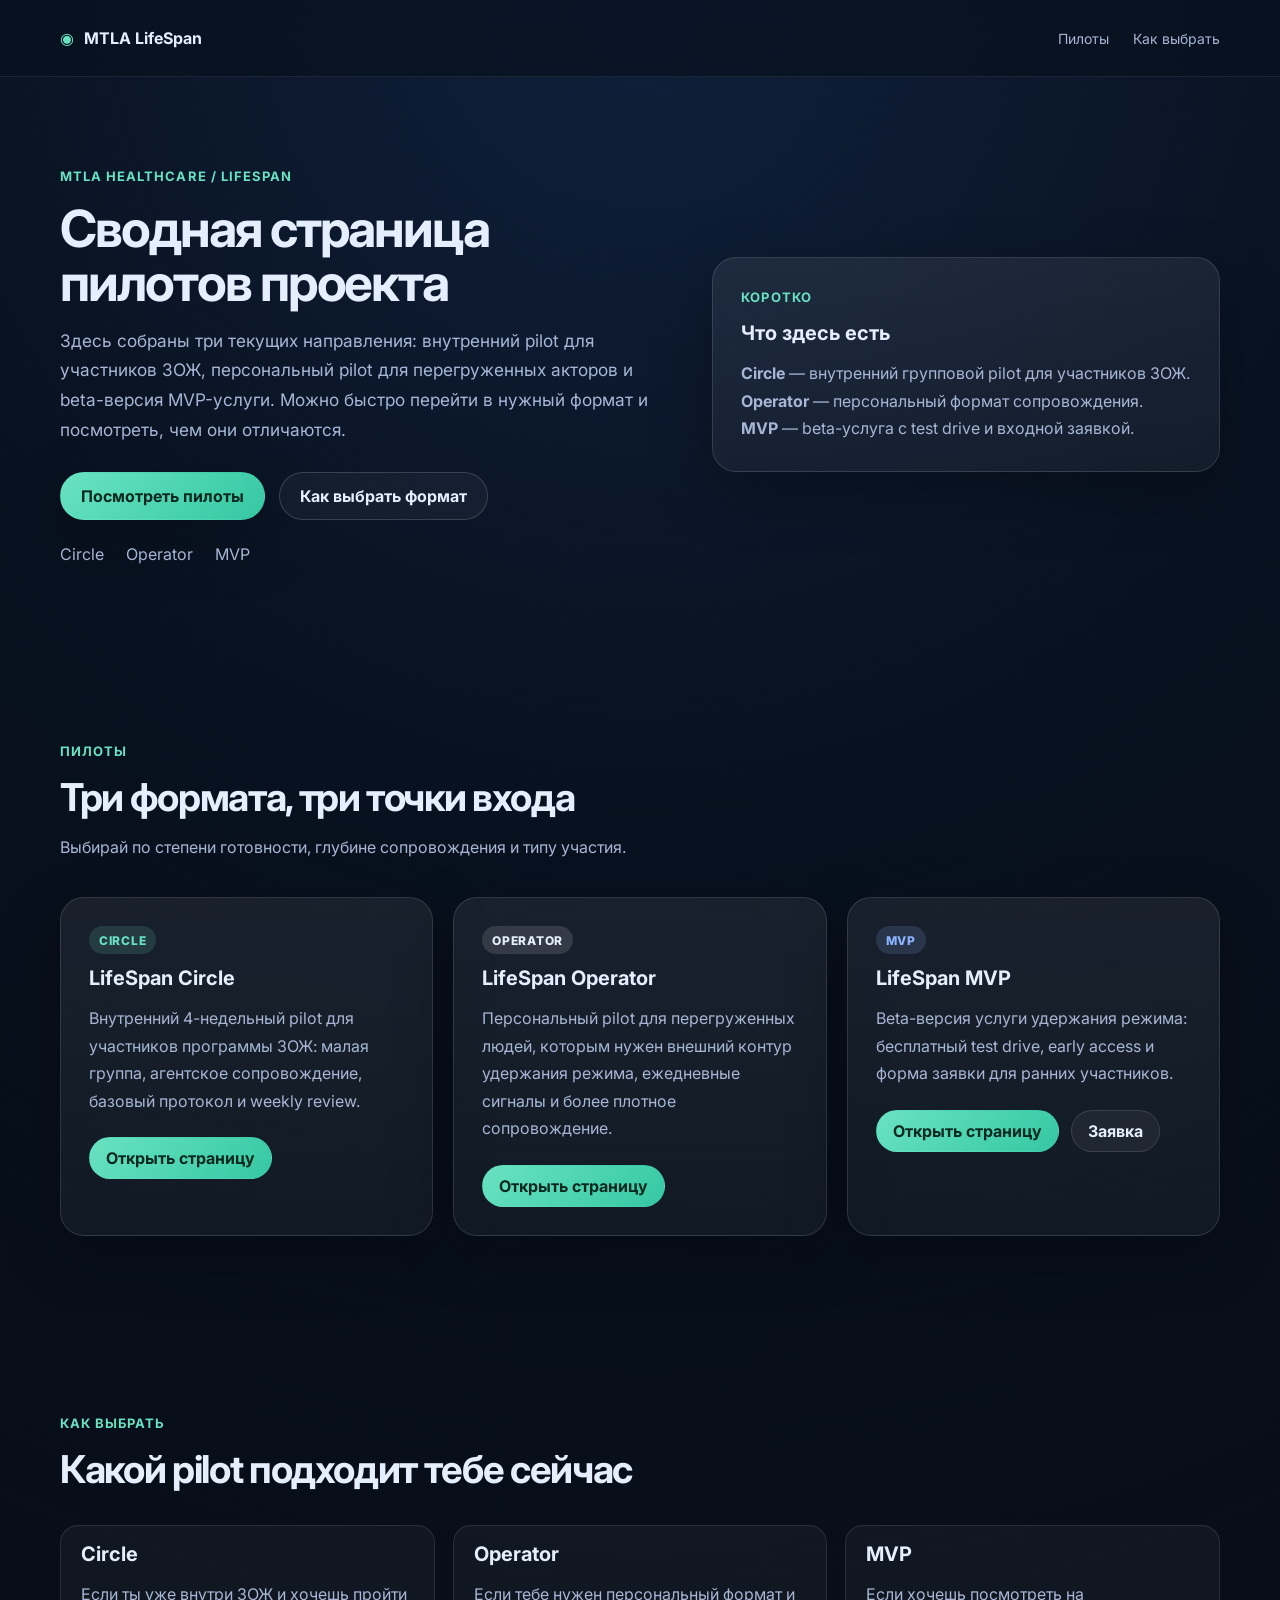
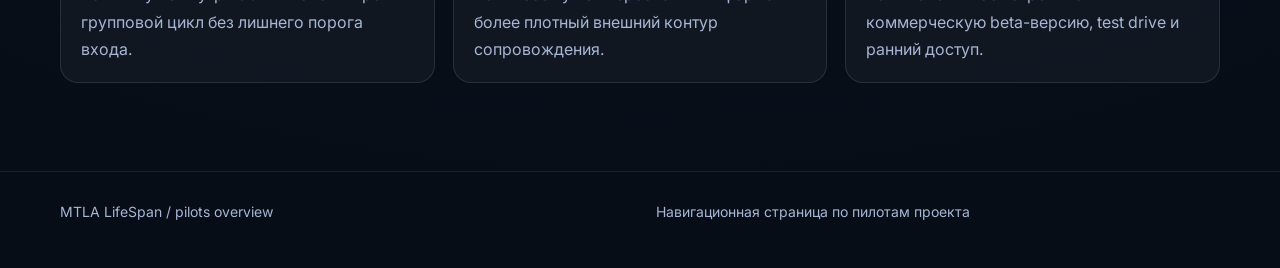
==== lifespan/index.html @ b66ca2c7 "Add pilots overview page for LifeSpan project" ====
<!doctype html>
<html lang="ru">
<head>
  <meta charset="utf-8" />
  <meta name="viewport" content="width=device-width, initial-scale=1" />
  <title>MTLA LifeSpan — пилоты проекта</title>
  <meta name="description" content="Сводная страница пилотов MTLA LifeSpan: Circle, MVP и Operator." />
  <meta name="theme-color" content="#0f172a" />
  <link rel="preconnect" href="https://fonts.googleapis.com">
  <link rel="preconnect" href="https://fonts.gstatic.com" crossorigin>
  <link href="https://fonts.googleapis.com/css2?family=Inter:wght@400;500;600;700;800&display=swap" rel="stylesheet">
  <style>
    :root {
      --bg: #08111f;
      --bg-alt: #0d1728;
      --surface: rgba(255,255,255,0.07);
      --line: rgba(255,255,255,0.12);
      --text: #e5eefc;
      --muted: #a6b6d4;
      --primary: #69e2c2;
      --secondary: #8cb4ff;
      --shadow: 0 20px 60px rgba(0,0,0,0.28);
      --radius: 24px;
      --container: 1160px;
    }
    * { box-sizing: border-box; }
    html { scroll-behavior: smooth; }
    body {
      margin: 0;
      font-family: Inter, system-ui, -apple-system, BlinkMacSystemFont, "Segoe UI", sans-serif;
      background: radial-gradient(circle at top, #10203b 0%, var(--bg) 40%, #070d16 100%);
      color: var(--text);
    }
    a { color: inherit; text-decoration: none; }
    .container { width: min(calc(100% - 32px), var(--container)); margin: 0 auto; }
    .site-header {
      position: sticky; top: 0; z-index: 20;
      backdrop-filter: blur(14px);
      background: rgba(8,17,31,0.72);
      border-bottom: 1px solid rgba(255,255,255,0.08);
    }
    .nav {
      min-height: 76px; display: flex; align-items: center; justify-content: space-between; gap: 20px;
    }
    .brand { display: inline-flex; align-items: center; gap: 10px; font-weight: 700; }
    .brand-mark { color: var(--primary); }
    .nav-links { display: flex; gap: 24px; color: var(--muted); font-size: 14px; }
    .nav-links a:hover { color: var(--text); }
    .section { padding: 88px 0; }
    .hero-grid, .footer-grid { display: grid; gap: 32px; }
    .hero-grid { grid-template-columns: 1.1fr 0.9fr; align-items: center; }
    .footer-grid { grid-template-columns: repeat(2, minmax(0, 1fr)); }
    .eyebrow {
      display: inline-flex; margin-bottom: 18px; color: var(--primary); font-size: 13px; font-weight: 700; letter-spacing: .08em; text-transform: uppercase;
    }
    h1,h2,h3 { margin: 0 0 16px; line-height: 1.05; }
    h1 { font-size: clamp(2.4rem, 4vw, 4.5rem); letter-spacing: -.04em; }
    h2 { font-size: clamp(2rem, 3vw, 3rem); letter-spacing: -.035em; }
    h3 { font-size: 1.25rem; }
    p { margin: 0; color: var(--muted); line-height: 1.72; }
    .hero-text { font-size: 1.08rem; max-width: 66ch; }
    .hero-actions { display:flex; flex-wrap:wrap; gap:14px; margin-top:28px; }
    .button {
      display:inline-flex; align-items:center; justify-content:center; min-height:48px; padding:0 20px; border-radius:999px; font-weight:700; transition:.2s ease; border:1px solid transparent;
    }
    .button:hover { transform: translateY(-1px); }
    .button-primary { background: linear-gradient(135deg, var(--primary), #35c8a2); color:#05281f; box-shadow: var(--shadow); }
    .button-secondary { border-color: rgba(255,255,255,0.16); background: rgba(255,255,255,0.04); color: var(--text); }
    .hero-points { display:flex; flex-wrap:wrap; gap:22px; margin:24px 0 0; padding:0; list-style:none; color:var(--muted); }
    .card {
      background: linear-gradient(180deg, rgba(255,255,255,0.07), rgba(255,255,255,0.045));
      border: 1px solid var(--line);
      border-radius: var(--radius);
      padding: 28px;
      box-shadow: var(--shadow);
    }
    .section-heading { max-width: 820px; margin-bottom: 36px; }
    .cards { display:grid; gap:20px; }
    .three-up { grid-template-columns: repeat(3, minmax(0, 1fr)); }
    .pilot-tag {
      display:inline-flex; align-items:center; min-height:28px; padding:0 10px; border-radius:999px; font-size:12px; font-weight:800; letter-spacing:.06em; text-transform:uppercase; margin-bottom:14px;
      background: rgba(105,226,194,0.14); color: var(--primary);
    }
    .pilot-tag.secondary { background: rgba(140,180,255,0.15); color: var(--secondary); }
    .pilot-tag.dark { background: rgba(255,255,255,0.12); color: var(--text); }
    .pilot-actions { display:flex; flex-wrap:wrap; gap:12px; margin-top:22px; }
    .mini-link {
      display:inline-flex; align-items:center; justify-content:center; min-height:42px; padding:0 16px; border-radius:999px; font-weight:700; background: rgba(255,255,255,0.05); border:1px solid rgba(255,255,255,0.12);
    }
    .mini-link.primary { background: linear-gradient(135deg, var(--primary), #35c8a2); color:#05281f; border-color: transparent; }
    .choice-grid { display:grid; gap:18px; grid-template-columns: repeat(3, minmax(0,1fr)); margin-top: 20px; }
    .choice-item { padding:18px 20px; border:1px solid rgba(255,255,255,0.1); border-radius:18px; background: rgba(255,255,255,0.04); }
    .site-footer { padding: 28px 0 44px; border-top: 1px solid rgba(255,255,255,0.08); }
    .site-footer p { font-size:14px; }
    @media (max-width: 960px) {
      .hero-grid, .footer-grid, .three-up, .choice-grid { grid-template-columns: 1fr; }
      .nav-links { display:none; }
      .nav { min-height: 68px; }
    }
    @media (max-width: 640px) {
      .section { padding: 72px 0; }
      .card { padding: 22px; }
      .button, .mini-link { width: 100%; }
      .hero-actions, .pilot-actions { gap: 12px; }
    }
  </style>
</head>
<body>
  <header class="site-header">
    <div class="container nav">
      <a class="brand" href="#top">
        <span class="brand-mark">◉</span>
        <span>MTLA LifeSpan</span>
      </a>
      <nav class="nav-links">
        <a href="#pilots">Пилоты</a>
        <a href="#choose">Как выбрать</a>
      </nav>
    </div>
  </header>

  <main id="top">
    <section class="section">
      <div class="container hero-grid">
        <div>
          <span class="eyebrow">MTLA Healthcare / LifeSpan</span>
          <h1>Сводная страница пилотов проекта</h1>
          <p class="hero-text">
            Здесь собраны три текущих направления: внутренний pilot для участников ЗОЖ,
            персональный pilot для перегруженных акторов и beta-версия MVP-услуги.
            Можно быстро перейти в нужный формат и посмотреть, чем они отличаются.
          </p>
          <div class="hero-actions">
            <a class="button button-primary" href="#pilots">Посмотреть пилоты</a>
            <a class="button button-secondary" href="#choose">Как выбрать формат</a>
          </div>
          <ul class="hero-points">
            <li>Circle</li>
            <li>Operator</li>
            <li>MVP</li>
          </ul>
        </div>
        <div class="card">
          <span class="eyebrow">Коротко</span>
          <h3>Что здесь есть</h3>
          <p>
            <strong>Circle</strong> — внутренний групповой pilot для участников ЗОЖ.<br>
            <strong>Operator</strong> — персональный формат сопровождения.<br>
            <strong>MVP</strong> — beta-услуга с test drive и входной заявкой.
          </p>
        </div>
      </div>
    </section>

    <section id="pilots" class="section">
      <div class="container">
        <div class="section-heading">
          <span class="eyebrow">Пилоты</span>
          <h2>Три формата, три точки входа</h2>
          <p>Выбирай по степени готовности, глубине сопровождения и типу участия.</p>
        </div>

        <div class="cards three-up">
          <article class="card">
            <span class="pilot-tag">Circle</span>
            <h3>LifeSpan Circle</h3>
            <p>
              Внутренний 4-недельный pilot для участников программы ЗОЖ: малая группа,
              агентское сопровождение, базовый протокол и weekly review.
            </p>
            <div class="pilot-actions">
              <a class="mini-link primary" href="./circle/">Открыть страницу</a>
            </div>
          </article>

          <article class="card">
            <span class="pilot-tag dark">Operator</span>
            <h3>LifeSpan Operator</h3>
            <p>
              Персональный pilot для перегруженных людей, которым нужен внешний контур удержания режима,
              ежедневные сигналы и более плотное сопровождение.
            </p>
            <div class="pilot-actions">
              <a class="mini-link primary" href="./operator/">Открыть страницу</a>
            </div>
          </article>

          <article class="card">
            <span class="pilot-tag secondary">MVP</span>
            <h3>LifeSpan MVP</h3>
            <p>
              Beta-версия услуги удержания режима: бесплатный test drive,
              early access и форма заявки для ранних участников.
            </p>
            <div class="pilot-actions">
              <a class="mini-link primary" href="./mvp/">Открыть страницу</a>
              <a class="mini-link" href="./mvp/apply.html">Заявка</a>
            </div>
          </article>
        </div>
      </div>
    </section>

    <section id="choose" class="section">
      <div class="container">
        <div class="section-heading">
          <span class="eyebrow">Как выбрать</span>
          <h2>Какой pilot подходит тебе сейчас</h2>
        </div>
        <div class="choice-grid">
          <div class="choice-item">
            <h3>Circle</h3>
            <p>Если ты уже внутри ЗОЖ и хочешь пройти групповой цикл без лишнего порога входа.</p>
          </div>
          <div class="choice-item">
            <h3>Operator</h3>
            <p>Если тебе нужен персональный формат и более плотный внешний контур сопровождения.</p>
          </div>
          <div class="choice-item">
            <h3>MVP</h3>
            <p>Если хочешь посмотреть на коммерческую beta-версию, test drive и ранний доступ.</p>
          </div>
        </div>
      </div>
    </section>
  </main>

  <footer class="site-footer">
    <div class="container footer-grid">
      <p>MTLA LifeSpan / pilots overview</p>
      <p>Навигационная страница по пилотам проекта</p>
    </div>
  </footer>
</body>
</html>
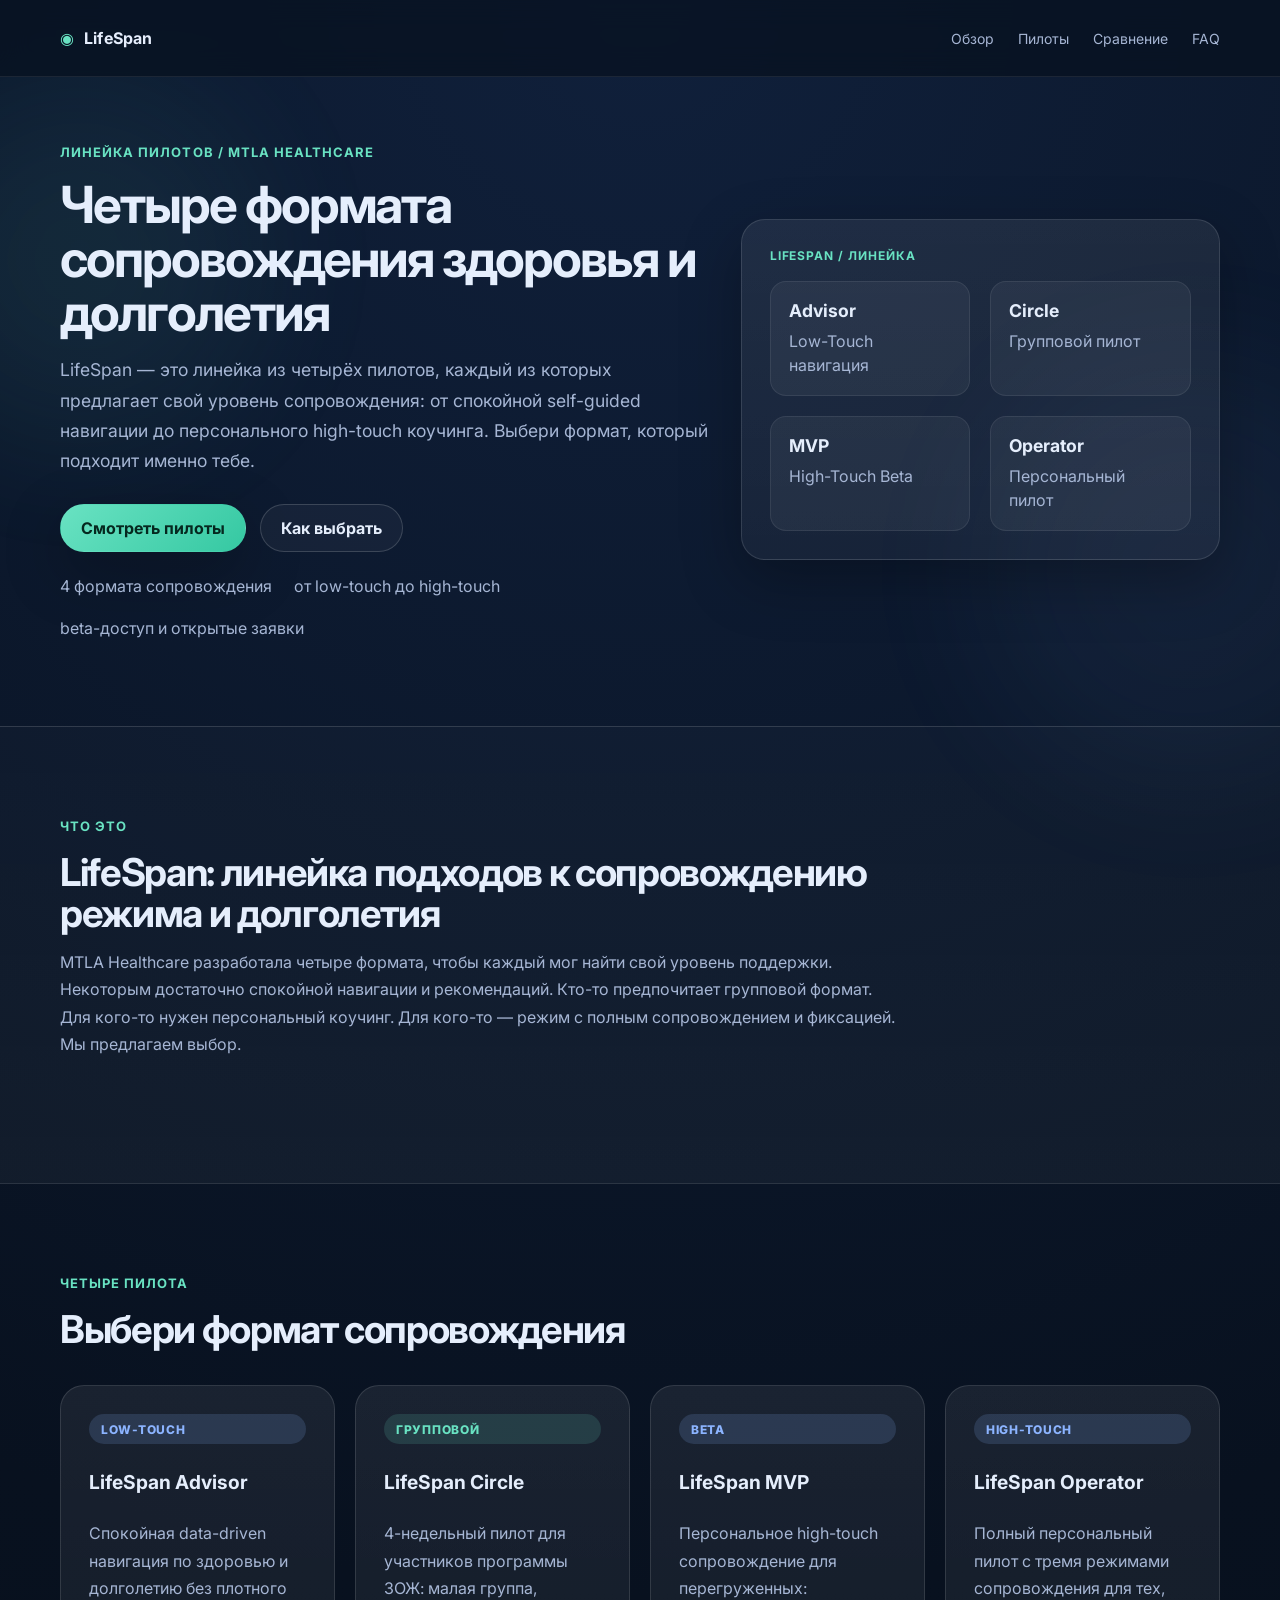
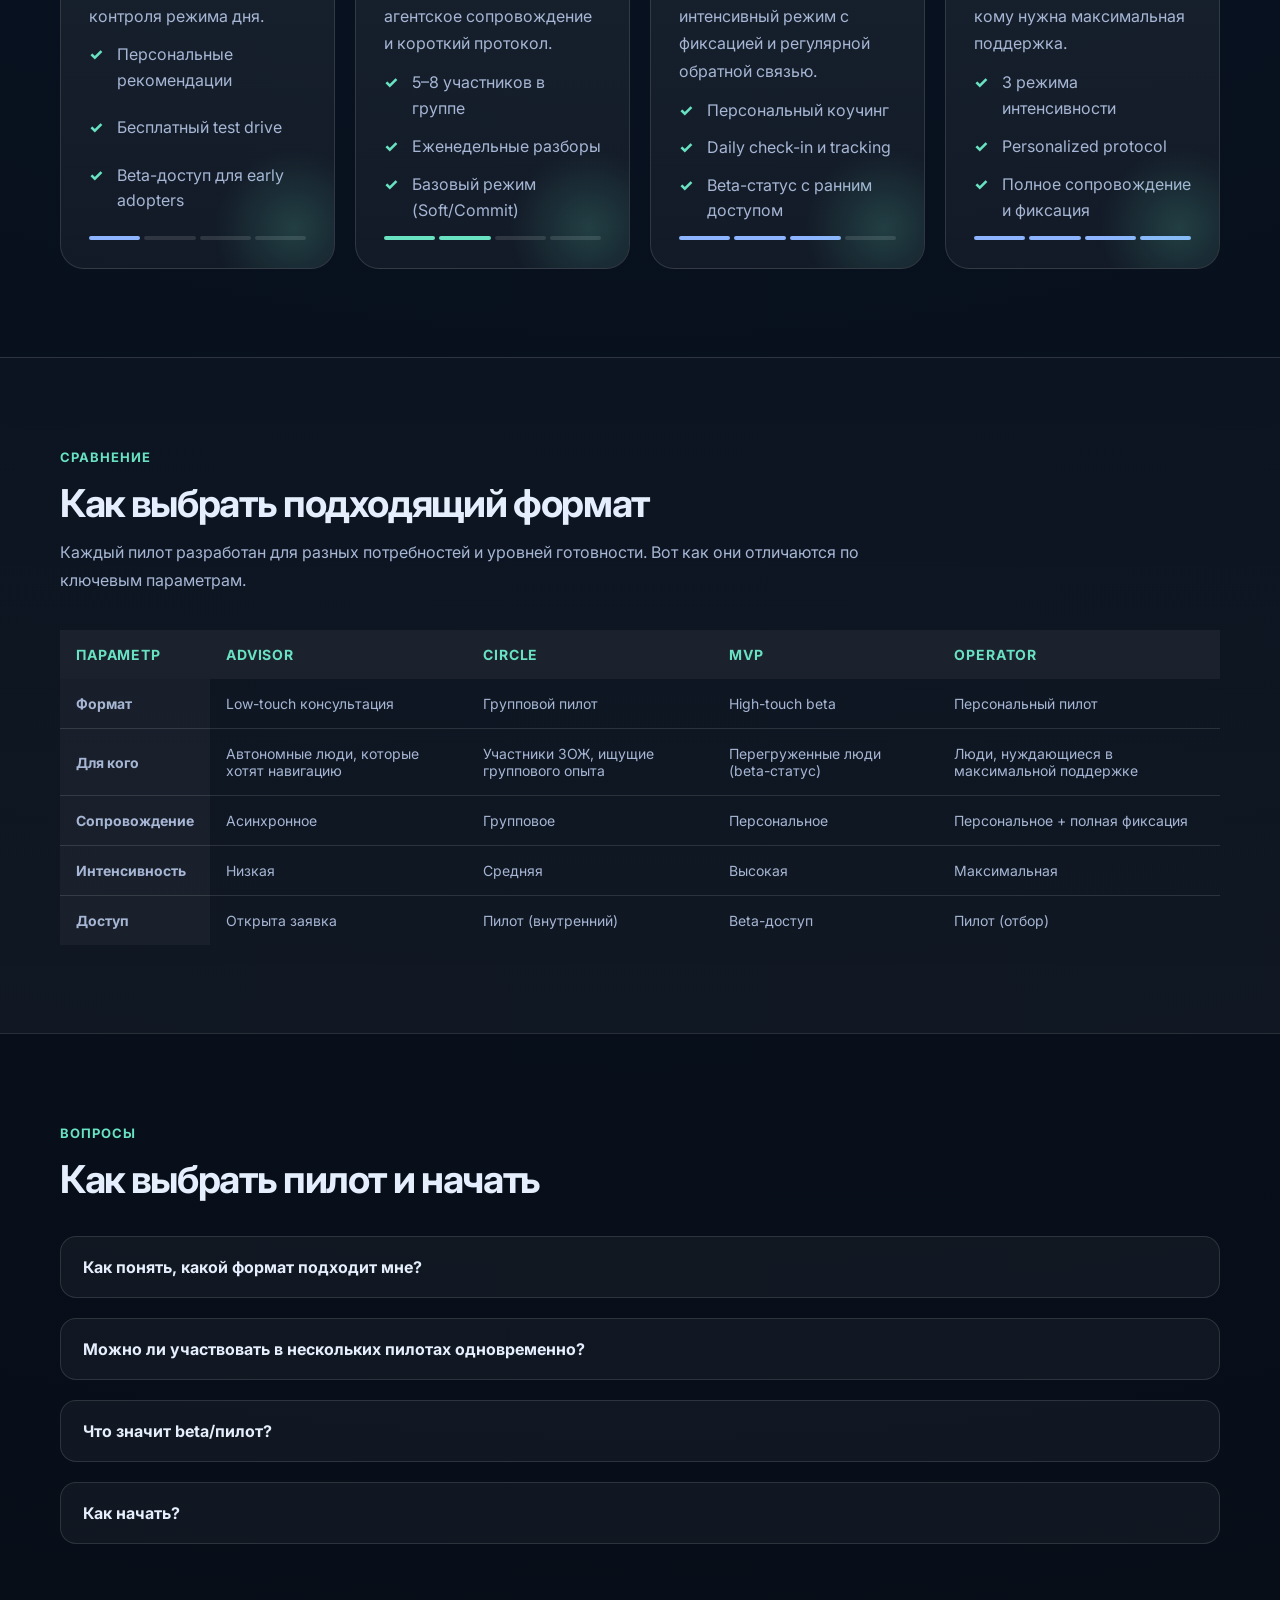
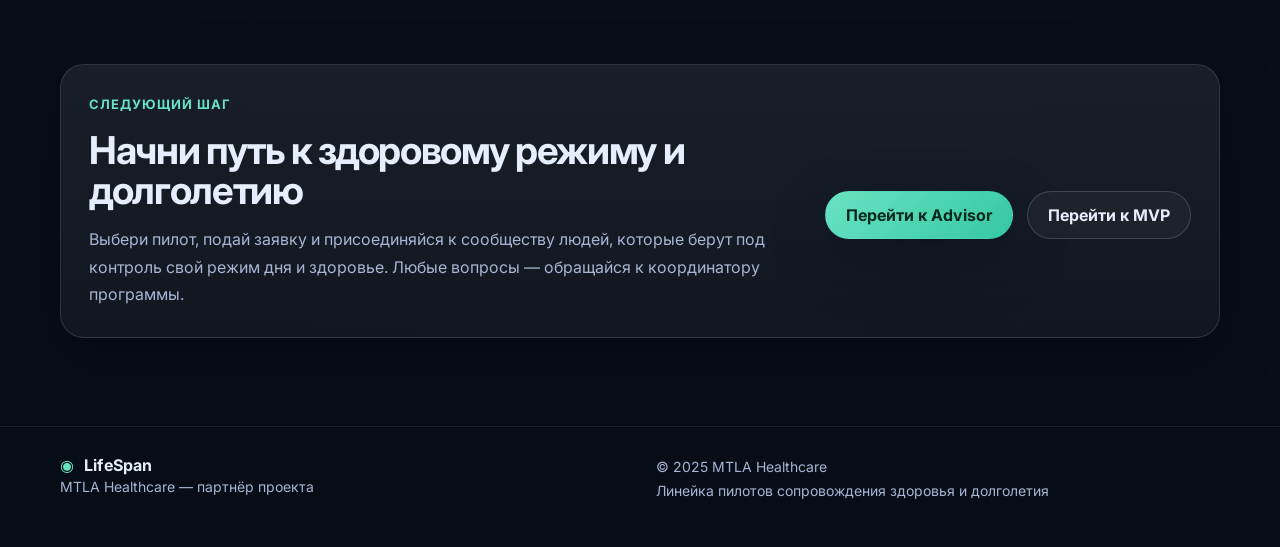
==== commit 6a6ad0cd: "feat(lifespan): add pilots overview page" ====
--- a/lifespan/index.html
+++ b/lifespan/index.html
@@ -3,223 +3,318 @@
 <head>
   <meta charset="utf-8" />
   <meta name="viewport" content="width=device-width, initial-scale=1" />
-  <title>MTLA LifeSpan — пилоты проекта</title>
-  <meta name="description" content="Сводная страница пилотов MTLA LifeSpan: Circle, MVP и Operator." />
+  <title>LifeSpan — линейка пилотов MTLA Healthcare</title>
+  <meta name="description" content="LifeSpan — линейка из четырёх пилотов сопровождения здоровья и долголетия: от low-touch консультаций до высокоинтенсивного персонального коучинга. Выбери формат, который подходит именно тебе." />
   <meta name="theme-color" content="#0f172a" />
   <link rel="preconnect" href="https://fonts.googleapis.com">
   <link rel="preconnect" href="https://fonts.gstatic.com" crossorigin>
   <link href="https://fonts.googleapis.com/css2?family=Inter:wght@400;500;600;700;800&display=swap" rel="stylesheet">
-  <style>
-    :root {
-      --bg: #08111f;
-      --bg-alt: #0d1728;
-      --surface: rgba(255,255,255,0.07);
-      --line: rgba(255,255,255,0.12);
-      --text: #e5eefc;
-      --muted: #a6b6d4;
-      --primary: #69e2c2;
-      --secondary: #8cb4ff;
-      --shadow: 0 20px 60px rgba(0,0,0,0.28);
-      --radius: 24px;
-      --container: 1160px;
-    }
-    * { box-sizing: border-box; }
-    html { scroll-behavior: smooth; }
-    body {
-      margin: 0;
-      font-family: Inter, system-ui, -apple-system, BlinkMacSystemFont, "Segoe UI", sans-serif;
-      background: radial-gradient(circle at top, #10203b 0%, var(--bg) 40%, #070d16 100%);
-      color: var(--text);
-    }
-    a { color: inherit; text-decoration: none; }
-    .container { width: min(calc(100% - 32px), var(--container)); margin: 0 auto; }
-    .site-header {
-      position: sticky; top: 0; z-index: 20;
-      backdrop-filter: blur(14px);
-      background: rgba(8,17,31,0.72);
-      border-bottom: 1px solid rgba(255,255,255,0.08);
-    }
-    .nav {
-      min-height: 76px; display: flex; align-items: center; justify-content: space-between; gap: 20px;
-    }
-    .brand { display: inline-flex; align-items: center; gap: 10px; font-weight: 700; }
-    .brand-mark { color: var(--primary); }
-    .nav-links { display: flex; gap: 24px; color: var(--muted); font-size: 14px; }
-    .nav-links a:hover { color: var(--text); }
-    .section { padding: 88px 0; }
-    .hero-grid, .footer-grid { display: grid; gap: 32px; }
-    .hero-grid { grid-template-columns: 1.1fr 0.9fr; align-items: center; }
-    .footer-grid { grid-template-columns: repeat(2, minmax(0, 1fr)); }
-    .eyebrow {
-      display: inline-flex; margin-bottom: 18px; color: var(--primary); font-size: 13px; font-weight: 700; letter-spacing: .08em; text-transform: uppercase;
-    }
-    h1,h2,h3 { margin: 0 0 16px; line-height: 1.05; }
-    h1 { font-size: clamp(2.4rem, 4vw, 4.5rem); letter-spacing: -.04em; }
-    h2 { font-size: clamp(2rem, 3vw, 3rem); letter-spacing: -.035em; }
-    h3 { font-size: 1.25rem; }
-    p { margin: 0; color: var(--muted); line-height: 1.72; }
-    .hero-text { font-size: 1.08rem; max-width: 66ch; }
-    .hero-actions { display:flex; flex-wrap:wrap; gap:14px; margin-top:28px; }
-    .button {
-      display:inline-flex; align-items:center; justify-content:center; min-height:48px; padding:0 20px; border-radius:999px; font-weight:700; transition:.2s ease; border:1px solid transparent;
-    }
-    .button:hover { transform: translateY(-1px); }
-    .button-primary { background: linear-gradient(135deg, var(--primary), #35c8a2); color:#05281f; box-shadow: var(--shadow); }
-    .button-secondary { border-color: rgba(255,255,255,0.16); background: rgba(255,255,255,0.04); color: var(--text); }
-    .hero-points { display:flex; flex-wrap:wrap; gap:22px; margin:24px 0 0; padding:0; list-style:none; color:var(--muted); }
-    .card {
-      background: linear-gradient(180deg, rgba(255,255,255,0.07), rgba(255,255,255,0.045));
-      border: 1px solid var(--line);
-      border-radius: var(--radius);
-      padding: 28px;
-      box-shadow: var(--shadow);
-    }
-    .section-heading { max-width: 820px; margin-bottom: 36px; }
-    .cards { display:grid; gap:20px; }
-    .three-up { grid-template-columns: repeat(3, minmax(0, 1fr)); }
-    .pilot-tag {
-      display:inline-flex; align-items:center; min-height:28px; padding:0 10px; border-radius:999px; font-size:12px; font-weight:800; letter-spacing:.06em; text-transform:uppercase; margin-bottom:14px;
-      background: rgba(105,226,194,0.14); color: var(--primary);
-    }
-    .pilot-tag.secondary { background: rgba(140,180,255,0.15); color: var(--secondary); }
-    .pilot-tag.dark { background: rgba(255,255,255,0.12); color: var(--text); }
-    .pilot-actions { display:flex; flex-wrap:wrap; gap:12px; margin-top:22px; }
-    .mini-link {
-      display:inline-flex; align-items:center; justify-content:center; min-height:42px; padding:0 16px; border-radius:999px; font-weight:700; background: rgba(255,255,255,0.05); border:1px solid rgba(255,255,255,0.12);
-    }
-    .mini-link.primary { background: linear-gradient(135deg, var(--primary), #35c8a2); color:#05281f; border-color: transparent; }
-    .choice-grid { display:grid; gap:18px; grid-template-columns: repeat(3, minmax(0,1fr)); margin-top: 20px; }
-    .choice-item { padding:18px 20px; border:1px solid rgba(255,255,255,0.1); border-radius:18px; background: rgba(255,255,255,0.04); }
-    .site-footer { padding: 28px 0 44px; border-top: 1px solid rgba(255,255,255,0.08); }
-    .site-footer p { font-size:14px; }
-    @media (max-width: 960px) {
-      .hero-grid, .footer-grid, .three-up, .choice-grid { grid-template-columns: 1fr; }
-      .nav-links { display:none; }
-      .nav { min-height: 68px; }
-    }
-    @media (max-width: 640px) {
-      .section { padding: 72px 0; }
-      .card { padding: 22px; }
-      .button, .mini-link { width: 100%; }
-      .hero-actions, .pilot-actions { gap: 12px; }
-    }
-  </style>
+  <link rel="stylesheet" href="./styles.css" />
 </head>
 <body>
+  <div class="bg-glow bg-glow-1"></div>
+  <div class="bg-glow bg-glow-2"></div>
+
   <header class="site-header">
     <div class="container nav">
-      <a class="brand" href="#top">
+      <a class="brand" href="./">
         <span class="brand-mark">◉</span>
-        <span>MTLA LifeSpan</span>
+        <span>LifeSpan</span>
       </a>
       <nav class="nav-links">
+        <a href="#overview">Обзор</a>
         <a href="#pilots">Пилоты</a>
-        <a href="#choose">Как выбрать</a>
+        <a href="#compare">Сравнение</a>
+        <a href="#faq">FAQ</a>
       </nav>
     </div>
   </header>
 
   <main id="top">
-    <section class="section">
+    <!-- HERO SECTION -->
+    <section class="hero section">
       <div class="container hero-grid">
-        <div>
-          <span class="eyebrow">MTLA Healthcare / LifeSpan</span>
-          <h1>Сводная страница пилотов проекта</h1>
+        <div class="hero-copy">
+          <span class="eyebrow">Линейка пилотов / MTLA Healthcare</span>
+          <h1>Четыре формата сопровождения здоровья и долголетия</h1>
           <p class="hero-text">
-            Здесь собраны три текущих направления: внутренний pilot для участников ЗОЖ,
-            персональный pilot для перегруженных акторов и beta-версия MVP-услуги.
-            Можно быстро перейти в нужный формат и посмотреть, чем они отличаются.
+            LifeSpan — это линейка из четырёх пилотов, каждый из которых предлагает свой уровень сопровождения:
+            от спокойной self-guided навигации до персонального high-touch коучинга. Выбери формат, который подходит именно тебе.
           </p>
           <div class="hero-actions">
-            <a class="button button-primary" href="#pilots">Посмотреть пилоты</a>
-            <a class="button button-secondary" href="#choose">Как выбрать формат</a>
+            <a class="button button-primary" href="#pilots">Смотреть пилоты</a>
+            <a class="button button-secondary" href="#compare">Как выбрать</a>
           </div>
           <ul class="hero-points">
-            <li>Circle</li>
-            <li>Operator</li>
-            <li>MVP</li>
+            <li>4 формата сопровождения</li>
+            <li>от low-touch до high-touch</li>
+            <li>beta-доступ и открытые заявки</li>
           </ul>
         </div>
-        <div class="card">
-          <span class="eyebrow">Коротко</span>
-          <h3>Что здесь есть</h3>
+
+        <div class="hero-card card soft-shadow">
+          <div class="card-topline">LifeSpan / Линейка</div>
+          <div class="metric-grid">
+            <div class="metric-item">
+              <span class="metric-value">Advisor</span>
+              <span class="metric-label">Low-Touch навигация</span>
+            </div>
+            <div class="metric-item">
+              <span class="metric-value">Circle</span>
+              <span class="metric-label">Групповой пилот</span>
+            </div>
+            <div class="metric-item">
+              <span class="metric-value">MVP</span>
+              <span class="metric-label">High-Touch Beta</span>
+            </div>
+            <div class="metric-item">
+              <span class="metric-value">Operator</span>
+              <span class="metric-label">Персональный пилот</span>
+            </div>
+          </div>
+        </div>
+      </div>
+    </section>
+
+    <!-- OVERVIEW SECTION -->
+    <section id="overview" class="section section-alt">
+      <div class="container">
+        <div class="section-heading">
+          <span class="eyebrow">Что это</span>
+          <h2>LifeSpan: линейка подходов к сопровождению режима и долголетия</h2>
           <p>
-            <strong>Circle</strong> — внутренний групповой pilot для участников ЗОЖ.<br>
-            <strong>Operator</strong> — персональный формат сопровождения.<br>
-            <strong>MVP</strong> — beta-услуга с test drive и входной заявкой.
+            MTLA Healthcare разработала четыре формата, чтобы каждый мог найти свой уровень поддержки.
+            Некоторым достаточно спокойной навигации и рекомендаций. Кто-то предпочитает групповой формат.
+            Для кого-то нужен персональный коучинг. Для кого-то — режим с полным сопровождением и фиксацией.
+            Мы предлагаем выбор.
           </p>
         </div>
       </div>
     </section>
 
+    <!-- PILOTS SECTION -->
     <section id="pilots" class="section">
       <div class="container">
         <div class="section-heading">
-          <span class="eyebrow">Пилоты</span>
-          <h2>Три формата, три точки входа</h2>
-          <p>Выбирай по степени готовности, глубине сопровождения и типу участия.</p>
-        </div>
-
-        <div class="cards three-up">
-          <article class="card">
-            <span class="pilot-tag">Circle</span>
-            <h3>LifeSpan Circle</h3>
-            <p>
-              Внутренний 4-недельный pilot для участников программы ЗОЖ: малая группа,
-              агентское сопровождение, базовый протокол и weekly review.
-            </p>
-            <div class="pilot-actions">
-              <a class="mini-link primary" href="./circle/">Открыть страницу</a>
-            </div>
-          </article>
-
-          <article class="card">
-            <span class="pilot-tag dark">Operator</span>
-            <h3>LifeSpan Operator</h3>
-            <p>
-              Персональный pilot для перегруженных людей, которым нужен внешний контур удержания режима,
-              ежедневные сигналы и более плотное сопровождение.
-            </p>
-            <div class="pilot-actions">
-              <a class="mini-link primary" href="./operator/">Открыть страницу</a>
-            </div>
-          </article>
-
-          <article class="card">
-            <span class="pilot-tag secondary">MVP</span>
-            <h3>LifeSpan MVP</h3>
-            <p>
-              Beta-версия услуги удержания режима: бесплатный test drive,
-              early access и форма заявки для ранних участников.
-            </p>
-            <div class="pilot-actions">
-              <a class="mini-link primary" href="./mvp/">Открыть страницу</a>
-              <a class="mini-link" href="./mvp/apply.html">Заявка</a>
-            </div>
-          </article>
-        </div>
-      </div>
-    </section>
-
-    <section id="choose" class="section">
+          <span class="eyebrow">Четыре пилота</span>
+          <h2>Выбери формат сопровождения</h2>
+        </div>
+
+        <div class="cards four-up">
+          <!-- LifeSpan Advisor -->
+          <a href="./advisor/" class="card accent-card pilot-card">
+            <div class="pilot-card-content">
+              <div class="badge badge-commit pilot-badge-advisor">Low-Touch</div>
+              <h3>LifeSpan Advisor</h3>
+              <p>Спокойная data-driven навигация по здоровью и долголетию без плотного контроля режима дня.</p>
+              <ul class="check-list compact pilot-card-check">
+                <li>Персональные рекомендации</li>
+                <li>Бесплатный test drive</li>
+                <li>Beta-доступ для early adopters</li>
+              </ul>
+            </div>
+            <div class="pilot-card-action">
+              <div class="touch-meter">
+                <div class="touch-meter-bar active-secondary"></div>
+                <div class="touch-meter-bar"></div>
+                <div class="touch-meter-bar"></div>
+                <div class="touch-meter-bar"></div>
+              </div>
+            </div>
+          </a>
+
+          <!-- LifeSpan Circle -->
+          <a href="./circle/" class="card accent-card pilot-card">
+            <div class="pilot-card-content">
+              <div class="badge badge-soft pilot-badge-circle">Групповой</div>
+              <h3>LifeSpan Circle</h3>
+              <p>4-недельный пилот для участников программы ЗОЖ: малая группа, агентское сопровождение и короткий протокол.</p>
+              <ul class="check-list compact pilot-card-check">
+                <li>5–8 участников в группе</li>
+                <li>Еженедельные разборы</li>
+                <li>Базовый режим (Soft/Commit)</li>
+              </ul>
+            </div>
+            <div class="pilot-card-action">
+              <div class="touch-meter">
+                <div class="touch-meter-bar active"></div>
+                <div class="touch-meter-bar active"></div>
+                <div class="touch-meter-bar"></div>
+                <div class="touch-meter-bar"></div>
+              </div>
+            </div>
+          </a>
+
+          <!-- LifeSpan MVP -->
+          <a href="./mvp/" class="card accent-card pilot-card">
+            <div class="pilot-card-content">
+              <div class="badge badge-commit pilot-badge-mvp">Beta</div>
+              <h3>LifeSpan MVP</h3>
+              <p>Персональное high-touch сопровождение для перегруженных: интенсивный режим с фиксацией и регулярной обратной связью.</p>
+              <ul class="check-list compact pilot-card-check">
+                <li>Персональный коучинг</li>
+                <li>Daily check-in и tracking</li>
+                <li>Beta-статус с ранним доступом</li>
+              </ul>
+            </div>
+            <div class="pilot-card-action">
+              <div class="touch-meter">
+                <div class="touch-meter-bar active-secondary"></div>
+                <div class="touch-meter-bar active-secondary"></div>
+                <div class="touch-meter-bar active-secondary"></div>
+                <div class="touch-meter-bar"></div>
+              </div>
+            </div>
+          </a>
+
+          <!-- LifeSpan Operator -->
+          <a href="./operator/" class="card accent-card pilot-card">
+            <div class="pilot-card-content">
+              <div class="badge badge-commit pilot-badge-operator">High-Touch</div>
+              <h3>LifeSpan Operator</h3>
+              <p>Полный персональный пилот с тремя режимами сопровождения для тех, кому нужна максимальная поддержка.</p>
+              <ul class="check-list compact pilot-card-check">
+                <li>3 режима интенсивности</li>
+                <li>Personalized protocol</li>
+                <li>Полное сопровождение и фиксация</li>
+              </ul>
+            </div>
+            <div class="pilot-card-action">
+              <div class="touch-meter">
+                <div class="touch-meter-bar active-secondary"></div>
+                <div class="touch-meter-bar active-secondary"></div>
+                <div class="touch-meter-bar active-secondary"></div>
+                <div class="touch-meter-bar active-secondary"></div>
+              </div>
+            </div>
+          </a>
+        </div>
+      </div>
+    </section>
+
+    <!-- COMPARE SECTION -->
+    <section id="compare" class="section section-alt">
       <div class="container">
         <div class="section-heading">
-          <span class="eyebrow">Как выбрать</span>
-          <h2>Какой pilot подходит тебе сейчас</h2>
-        </div>
-        <div class="choice-grid">
-          <div class="choice-item">
-            <h3>Circle</h3>
-            <p>Если ты уже внутри ЗОЖ и хочешь пройти групповой цикл без лишнего порога входа.</p>
-          </div>
-          <div class="choice-item">
-            <h3>Operator</h3>
-            <p>Если тебе нужен персональный формат и более плотный внешний контур сопровождения.</p>
-          </div>
-          <div class="choice-item">
-            <h3>MVP</h3>
-            <p>Если хочешь посмотреть на коммерческую beta-версию, test drive и ранний доступ.</p>
-          </div>
+          <span class="eyebrow">Сравнение</span>
+          <h2>Как выбрать подходящий формат</h2>
+          <p>Каждый пилот разработан для разных потребностей и уровней готовности. Вот как они отличаются по ключевым параметрам.</p>
+        </div>
+
+        <table class="compare-table">
+          <thead>
+            <tr>
+              <th>Параметр</th>
+              <th>Advisor</th>
+              <th>Circle</th>
+              <th>MVP</th>
+              <th>Operator</th>
+            </tr>
+          </thead>
+          <tbody>
+            <tr>
+              <td class="compare-table-header">Формат</td>
+              <td>Low-touch консультация</td>
+              <td>Групповой пилот</td>
+              <td>High-touch beta</td>
+              <td>Персональный пилот</td>
+            </tr>
+            <tr>
+              <td class="compare-table-header">Для кого</td>
+              <td>Автономные люди, которые хотят навигацию</td>
+              <td>Участники ЗОЖ, ищущие группового опыта</td>
+              <td>Перегруженные люди (beta-статус)</td>
+              <td>Люди, нуждающиеся в максимальной поддержке</td>
+            </tr>
+            <tr>
+              <td class="compare-table-header">Сопровождение</td>
+              <td>Асинхронное</td>
+              <td>Групповое</td>
+              <td>Персональное</td>
+              <td>Персональное + полная фиксация</td>
+            </tr>
+            <tr>
+              <td class="compare-table-header">Интенсивность</td>
+              <td>Низкая</td>
+              <td>Средняя</td>
+              <td>Высокая</td>
+              <td>Максимальная</td>
+            </tr>
+            <tr>
+              <td class="compare-table-header">Доступ</td>
+              <td>Открыта заявка</td>
+              <td>Пилот (внутренний)</td>
+              <td>Beta-доступ</td>
+              <td>Пилот (отбор)</td>
+            </tr>
+          </tbody>
+        </table>
+      </div>
+    </section>
+
+    <!-- FAQ SECTION -->
+    <section id="faq" class="section">
+      <div class="container">
+        <div class="section-heading">
+          <span class="eyebrow">Вопросы</span>
+          <h2>Как выбрать пилот и начать</h2>
+        </div>
+
+        <div class="faq-list">
+          <details class="faq-item">
+            <summary>Как понять, какой формат подходит мне?</summary>
+            <p>
+              Если ты предпочитаешь самостоятельность и хочешь спокойной навигации — <strong>Advisor</strong>.
+              Если ты участник ЗОЖ и хочешь пройти 4-недельный цикл в группе — <strong>Circle</strong>.
+              Если ты перегруженный и готов к интенсивному сопровождению с beta-функциями — <strong>MVP</strong>.
+              Если тебе нужна максимальная поддержка со всеми режимами — <strong>Operator</strong>.
+            </p>
+          </details>
+
+          <details class="faq-item">
+            <summary>Можно ли участвовать в нескольких пилотах одновременно?</summary>
+            <p>
+              Это зависит от формата. Advisor и Operator можно комбинировать с другими в разной мере.
+              Circle и MVP — интенсивные форматы, которые требуют полной фокусировки на протяжении 4–12 недель.
+              Уточни у координатора программы, какие комбинации возможны для твоего случая.
+            </p>
+          </details>
+
+          <details class="faq-item">
+            <summary>Что значит beta/пилот?</summary>
+            <p>
+              <strong>Beta</strong> означает, что формат находится на стадии тестирования и может меняться.
+              Ты получаешь ранний доступ к новым функциям, но и помогаешь нам собирать feedback.
+              <strong>Пилот</strong> означает, что это внутренний тест в команде MTLA Healthcare или среди определённой группы.
+              Оба статуса дают преимущество: ты в авангарде, видишь развитие первым и влияешь на эволюцию проекта.
+            </p>
+          </details>
+
+          <details class="faq-item">
+            <summary>Как начать?</summary>
+            <p>
+              Выбери пилот выше и кликни на его карточку. Каждый пилот имеет свою страницу с детальной информацией и кнопкой для подачи заявки.
+              Для <strong>Advisor</strong> и <strong>MVP</strong> заявки открыты. Для <strong>Circle</strong> и <strong>Operator</strong> пишите координатору MTLA Healthcare.
+            </p>
+          </details>
+        </div>
+      </div>
+    </section>
+
+    <!-- CTA SECTION -->
+    <section class="section cta-section">
+      <div class="container cta-card card soft-shadow">
+        <div>
+          <span class="eyebrow">Следующий шаг</span>
+          <h2>Начни путь к здоровому режиму и долголетию</h2>
+          <p>
+            Выбери пилот, подай заявку и присоединяйся к сообществу людей, которые берут под контроль свой режим дня и здоровье.
+            Любые вопросы — обращайся к координатору программы.
+          </p>
+        </div>
+        <div class="cta-actions">
+          <a class="button button-primary" href="./advisor/">Перейти к Advisor</a>
+          <a class="button button-secondary" href="./mvp/">Перейти к MVP</a>
         </div>
       </div>
     </section>
@@ -227,9 +322,18 @@
 
   <footer class="site-footer">
     <div class="container footer-grid">
-      <p>MTLA LifeSpan / pilots overview</p>
-      <p>Навигационная страница по пилотам проекта</p>
+      <div>
+        <a class="brand" href="./">
+          <span class="brand-mark">◉</span>
+          <span>LifeSpan</span>
+        </a>
+        <p>MTLA Healthcare — партнёр проекта</p>
+      </div>
+      <div>
+        <p>© 2025 MTLA Healthcare</p>
+        <p>Линейка пилотов сопровождения здоровья и долголетия</p>
+      </div>
     </div>
   </footer>
 </body>
-</html>+</html>
--- a/lifespan/styles.css
+++ b/lifespan/styles.css
@@ -0,0 +1,142 @@
+/* Импортировать базовые стили из circle */
+@import url('./circle/styles.css');
+
+/* =========================================
+   Дополнительные стили для сводной страницы
+   ========================================= */
+
+/* Grid для 4 карточек пилотов */
+.four-up {
+  grid-template-columns: repeat(4, minmax(0, 1fr));
+}
+
+/* Карточка пилота с hover-эффектом */
+.pilot-card {
+  position: relative;
+  display: flex;
+  flex-direction: column;
+  cursor: pointer;
+  transition: transform 0.3s ease, box-shadow 0.3s ease;
+}
+
+.pilot-card:hover {
+  transform: translateY(-4px);
+  box-shadow: 0 24px 72px rgba(0, 0, 0, 0.36);
+}
+
+.pilot-card-content {
+  flex: 1;
+  display: flex;
+  flex-direction: column;
+  gap: 12px;
+}
+
+.pilot-card-check {
+  flex: 1;
+}
+
+.pilot-card-action {
+  margin-top: auto;
+}
+
+/* Таблица сравнения пилотов */
+.compare-table {
+  width: 100%;
+  border-collapse: collapse;
+  margin-top: 24px;
+}
+
+.compare-table th,
+.compare-table td {
+  padding: 16px;
+  text-align: left;
+  border-bottom: 1px solid var(--line);
+}
+
+.compare-table th {
+  background: rgba(255, 255, 255, 0.05);
+  color: var(--primary);
+  font-weight: 700;
+  font-size: 14px;
+  text-transform: uppercase;
+  letter-spacing: 0.06em;
+}
+
+.compare-table td {
+  color: var(--muted);
+  font-size: 14px;
+}
+
+.compare-table tr:last-child th,
+.compare-table tr:last-child td {
+  border-bottom: none;
+}
+
+.compare-table-header {
+  background: rgba(255, 255, 255, 0.04);
+  font-weight: 700;
+  color: var(--text);
+}
+
+/* Badge-стили для каждого пилота */
+.pilot-badge-advisor {
+  background: rgba(140, 180, 255, 0.16);
+  color: var(--secondary);
+}
+
+.pilot-badge-circle {
+  background: rgba(105, 226, 194, 0.14);
+  color: var(--primary);
+}
+
+.pilot-badge-mvp {
+  background: rgba(140, 180, 255, 0.16);
+  color: var(--secondary);
+}
+
+.pilot-badge-operator {
+  background: rgba(140, 180, 255, 0.16);
+  color: var(--secondary);
+}
+
+/* Touch-meter для визуализации интенсивности */
+.touch-meter {
+  display: flex;
+  gap: 4px;
+  margin-top: 12px;
+}
+
+.touch-meter-bar {
+  height: 4px;
+  flex: 1;
+  border-radius: 2px;
+  background: rgba(255, 255, 255, 0.12);
+  transition: background 0.3s ease;
+}
+
+.touch-meter-bar.active {
+  background: var(--primary);
+}
+
+.touch-meter-bar.active-secondary {
+  background: var(--secondary);
+}
+
+/* Responsive для 4-up grid */
+@media (max-width: 960px) {
+  .four-up {
+    grid-template-columns: repeat(2, minmax(0, 1fr));
+  }
+}
+
+@media (max-width: 640px) {
+  .four-up {
+    grid-template-columns: 1fr;
+  }
+
+  .compare-table th,
+  .compare-table td {
+    padding: 12px;
+    font-size: 13px;
+  }
+}
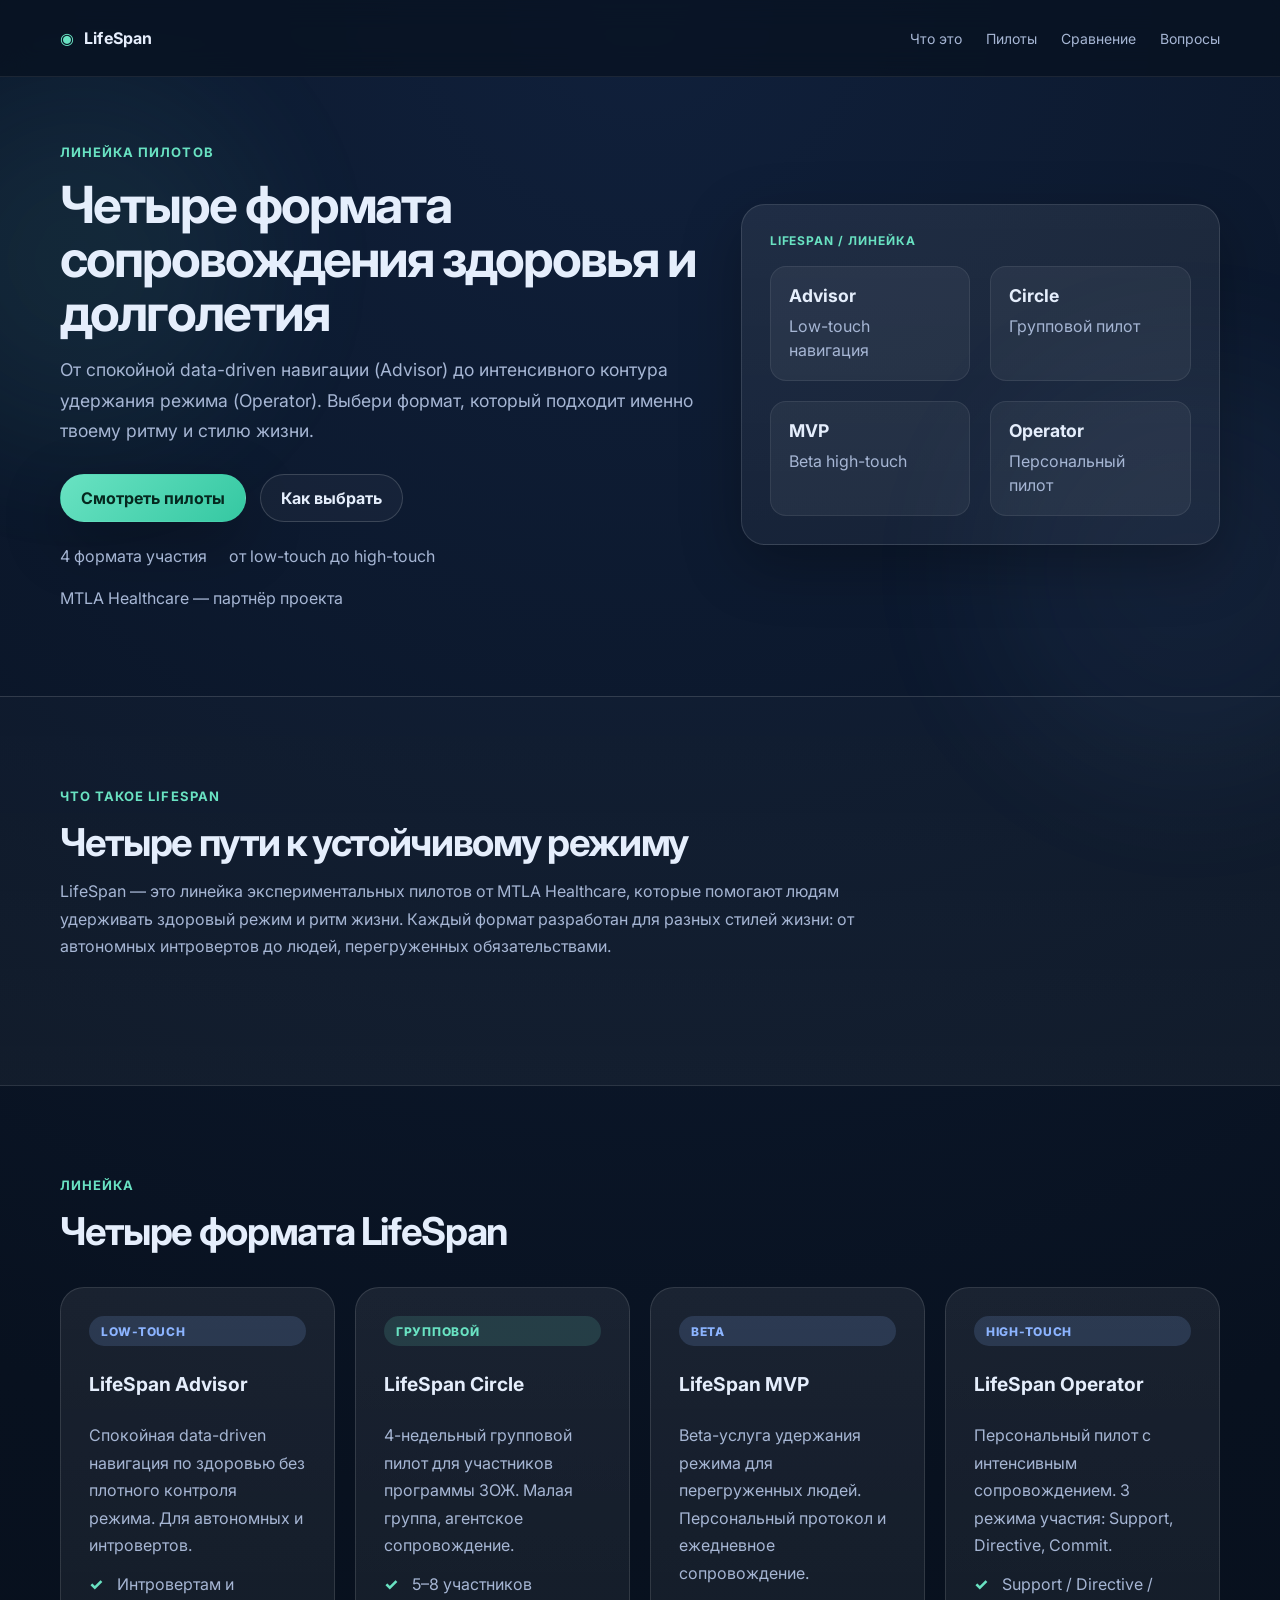
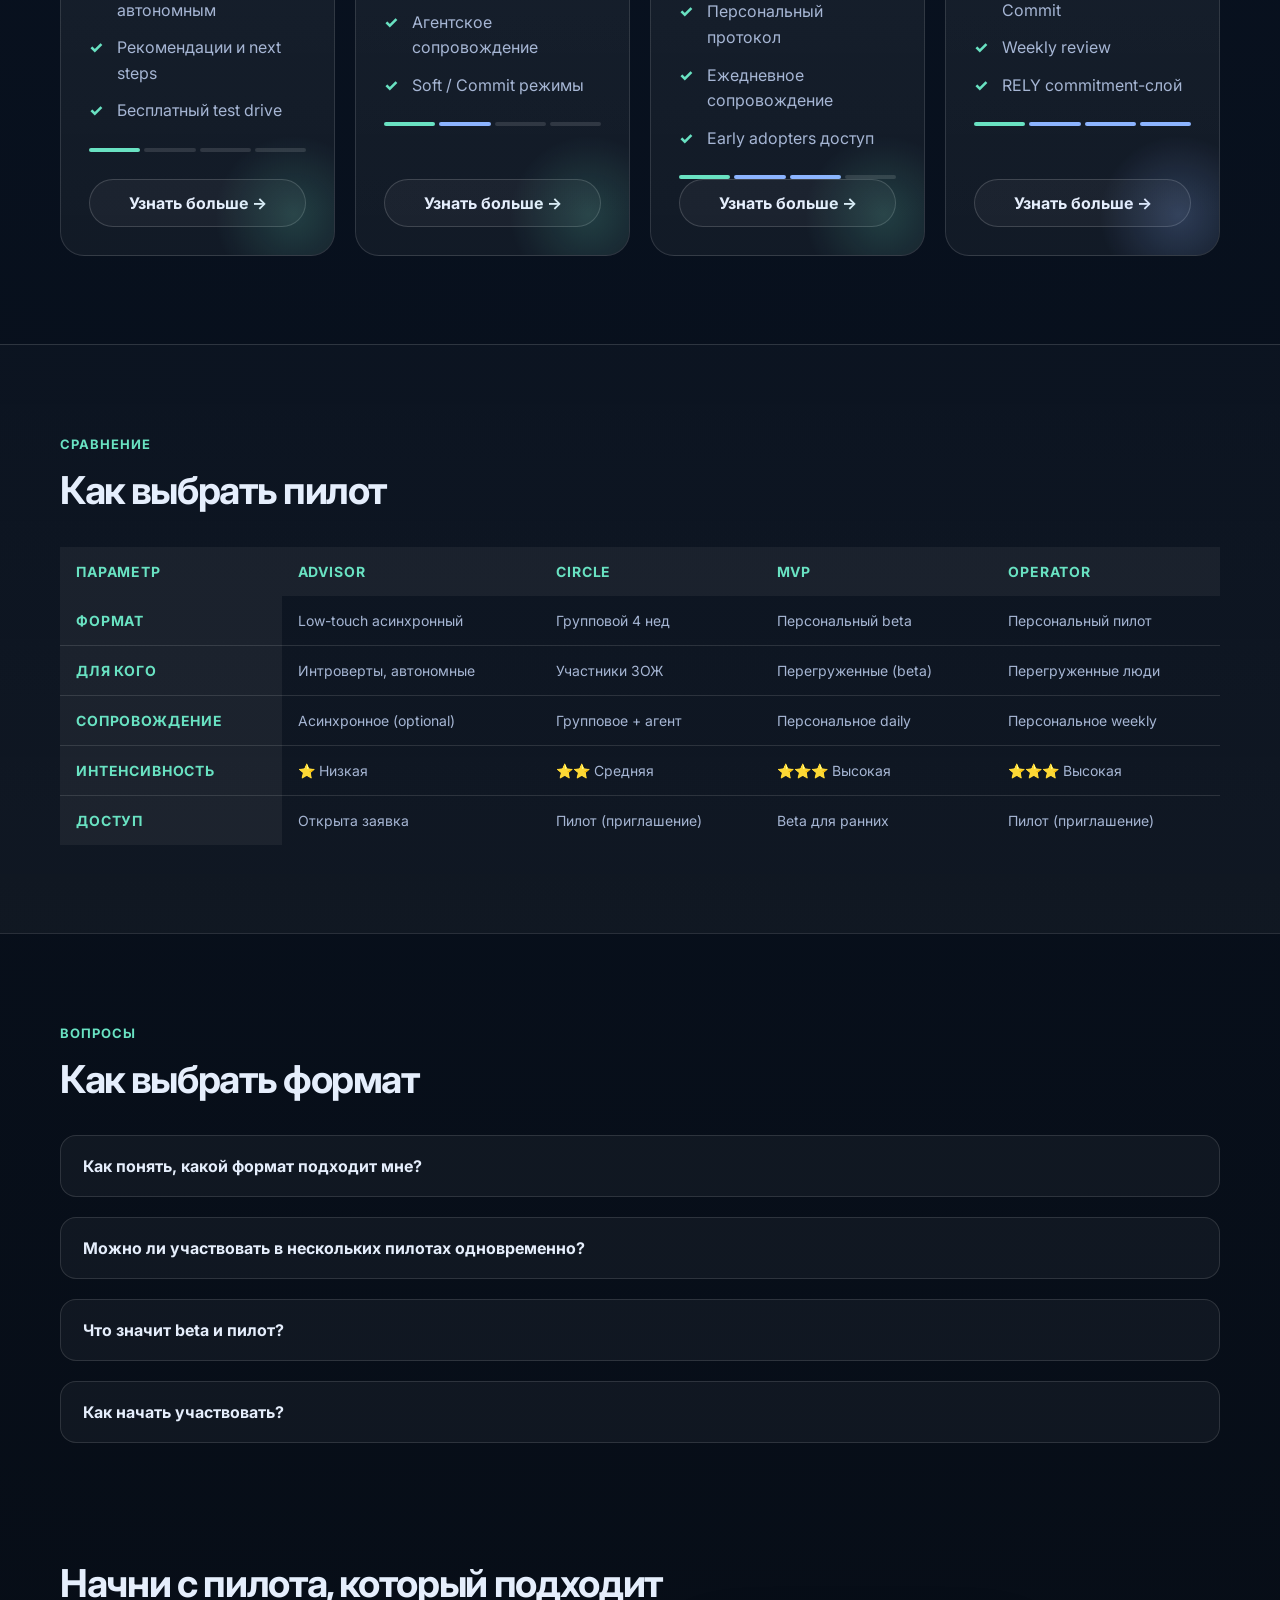
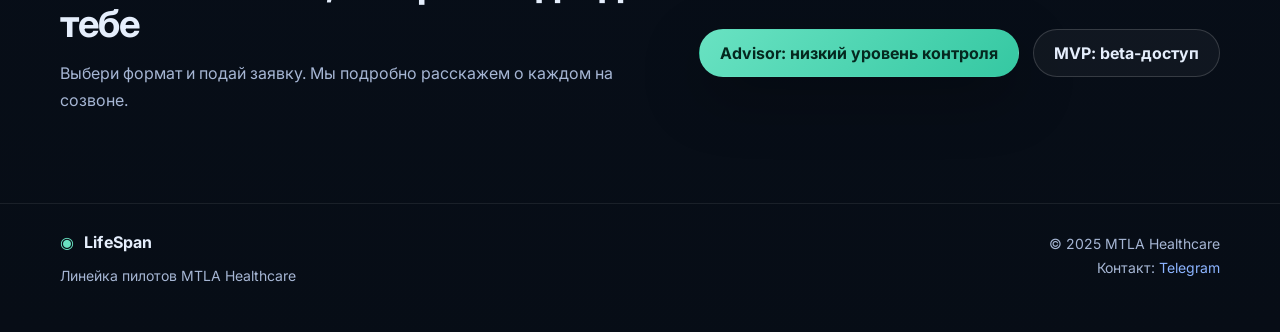
==== commit 9296bcbe: "fix(lifespan): restore index.html with styles.css import" ====
--- a/lifespan/index.html
+++ b/lifespan/index.html
@@ -4,72 +4,72 @@
   <meta charset="utf-8" />
   <meta name="viewport" content="width=device-width, initial-scale=1" />
   <title>LifeSpan — линейка пилотов MTLA Healthcare</title>
-  <meta name="description" content="LifeSpan — линейка из четырёх пилотов сопровождения здоровья и долголетия: от low-touch консультаций до высокоинтенсивного персонального коучинга. Выбери формат, который подходит именно тебе." />
+  <meta name="description" content="Четыре формата сопровождения здоровья и долголетия: Advisor (low-touch), Circle (групповой), MVP (beta), Operator (high-touch)." />
   <meta name="theme-color" content="#0f172a" />
   <link rel="preconnect" href="https://fonts.googleapis.com">
   <link rel="preconnect" href="https://fonts.gstatic.com" crossorigin>
   <link href="https://fonts.googleapis.com/css2?family=Inter:wght@400;500;600;700;800&display=swap" rel="stylesheet">
-  <link rel="stylesheet" href="./styles.css" />
+  <link rel="stylesheet" href="./styles.css">
 </head>
 <body>
   <div class="bg-glow bg-glow-1"></div>
   <div class="bg-glow bg-glow-2"></div>
 
   <header class="site-header">
-    <div class="container nav">
-      <a class="brand" href="./">
-        <span class="brand-mark">◉</span>
-        <span>LifeSpan</span>
-      </a>
-      <nav class="nav-links">
-        <a href="#overview">Обзор</a>
-        <a href="#pilots">Пилоты</a>
-        <a href="#compare">Сравнение</a>
-        <a href="#faq">FAQ</a>
-      </nav>
-    </div>
+    <nav class="container">
+      <div class="nav">
+        <a href="./" class="brand">
+          <span class="brand-mark">◉</span>
+          <span>LifeSpan</span>
+        </a>
+        <div class="nav-links">
+          <a href="#overview">Что это</a>
+          <a href="#pilots">Пилоты</a>
+          <a href="#compare">Сравнение</a>
+          <a href="#faq">Вопросы</a>
+        </div>
+      </div>
+    </nav>
   </header>
 
-  <main id="top">
+  <main>
     <!-- HERO SECTION -->
     <section class="hero section">
-      <div class="container hero-grid">
-        <div class="hero-copy">
-          <span class="eyebrow">Линейка пилотов / MTLA Healthcare</span>
-          <h1>Четыре формата сопровождения здоровья и долголетия</h1>
-          <p class="hero-text">
-            LifeSpan — это линейка из четырёх пилотов, каждый из которых предлагает свой уровень сопровождения:
-            от спокойной self-guided навигации до персонального high-touch коучинга. Выбери формат, который подходит именно тебе.
-          </p>
-          <div class="hero-actions">
-            <a class="button button-primary" href="#pilots">Смотреть пилоты</a>
-            <a class="button button-secondary" href="#compare">Как выбрать</a>
+      <div class="container">
+        <div class="hero-grid">
+          <div class="hero-copy">
+            <span class="eyebrow">Линейка пилотов</span>
+            <h1>Четыре формата сопровождения здоровья и долголетия</h1>
+            <p class="hero-text">От спокойной data-driven навигации (Advisor) до интенсивного контура удержания режима (Operator). Выбери формат, который подходит именно твоему ритму и стилю жизни.</p>
+            <div class="hero-actions">
+              <a class="button button-primary" href="#pilots">Смотреть пилоты</a>
+              <a class="button button-secondary" href="#faq">Как выбрать</a>
+            </div>
+            <ul class="hero-points">
+              <li>4 формата участия</li>
+              <li>от low-touch до high-touch</li>
+              <li>MTLA Healthcare — партнёр проекта</li>
+            </ul>
           </div>
-          <ul class="hero-points">
-            <li>4 формата сопровождения</li>
-            <li>от low-touch до high-touch</li>
-            <li>beta-доступ и открытые заявки</li>
-          </ul>
-        </div>
-
-        <div class="hero-card card soft-shadow">
-          <div class="card-topline">LifeSpan / Линейка</div>
-          <div class="metric-grid">
-            <div class="metric-item">
-              <span class="metric-value">Advisor</span>
-              <span class="metric-label">Low-Touch навигация</span>
-            </div>
-            <div class="metric-item">
-              <span class="metric-value">Circle</span>
-              <span class="metric-label">Групповой пилот</span>
-            </div>
-            <div class="metric-item">
-              <span class="metric-value">MVP</span>
-              <span class="metric-label">High-Touch Beta</span>
-            </div>
-            <div class="metric-item">
-              <span class="metric-value">Operator</span>
-              <span class="metric-label">Персональный пилот</span>
+          <div class="hero-card card soft-shadow">
+            <div class="card-topline">LifeSpan / Линейка</div>
+            <div class="metric-grid">
+              <div class="metric-item">
+                <span class="metric-value">Advisor</span>
+                <span class="metric-label">Low-touch навигация</span>
+              </div>
+              <div class="metric-item">
+                <span class="metric-value">Circle</span>
+                <span class="metric-label">Групповой пилот</span>
+              </div>
+              <div class="metric-item">
+                <span class="metric-value">MVP</span>
+                <span class="metric-label">Beta high-touch</span>
+              </div>
+              <div class="metric-item">
+                <span class="metric-value">Operator</span>
+                <span class="metric-label">Персональный пилот</span>
+              </div>
             </div>
           </div>
         </div>
@@ -80,14 +80,9 @@
     <section id="overview" class="section section-alt">
       <div class="container">
         <div class="section-heading">
-          <span class="eyebrow">Что это</span>
-          <h2>LifeSpan: линейка подходов к сопровождению режима и долголетия</h2>
-          <p>
-            MTLA Healthcare разработала четыре формата, чтобы каждый мог найти свой уровень поддержки.
-            Некоторым достаточно спокойной навигации и рекомендаций. Кто-то предпочитает групповой формат.
-            Для кого-то нужен персональный коучинг. Для кого-то — режим с полным сопровождением и фиксацией.
-            Мы предлагаем выбор.
-          </p>
+          <span class="eyebrow">Что такое LifeSpan</span>
+          <h2>Четыре пути к устойчивому режиму</h2>
+          <p>LifeSpan — это линейка экспериментальных пилотов от MTLA Healthcare, которые помогают людям удерживать здоровый режим и ритм жизни. Каждый формат разработан для разных стилей жизни: от автономных интровертов до людей, перегруженных обязательствами.</p>
         </div>
       </div>
     </section>
@@ -96,111 +91,106 @@
     <section id="pilots" class="section">
       <div class="container">
         <div class="section-heading">
-          <span class="eyebrow">Четыре пилота</span>
-          <h2>Выбери формат сопровождения</h2>
+          <span class="eyebrow">Линейка</span>
+          <h2>Четыре формата LifeSpan</h2>
         </div>
 
         <div class="cards four-up">
-          <!-- LifeSpan Advisor -->
-          <a href="./advisor/" class="card accent-card pilot-card">
+          <!-- ADVISOR -->
+          <article class="card accent-card pilot-card">
             <div class="pilot-card-content">
-              <div class="badge badge-commit pilot-badge-advisor">Low-Touch</div>
+              <div class="badge" style="background: rgba(140, 180, 255, 0.16); color: var(--secondary);">Low-Touch</div>
               <h3>LifeSpan Advisor</h3>
-              <p>Спокойная data-driven навигация по здоровью и долголетию без плотного контроля режима дня.</p>
-              <ul class="check-list compact pilot-card-check">
-                <li>Персональные рекомендации</li>
+              <p>Спокойная data-driven навигация по здоровью без плотного контроля режима. Для автономных и интровертов.</p>
+              <ul class="check-list compact">
+                <li>Интровертам и автономным</li>
+                <li>Рекомендации и next steps</li>
                 <li>Бесплатный test drive</li>
-                <li>Beta-доступ для early adopters</li>
               </ul>
-            </div>
-            <div class="pilot-card-action">
               <div class="touch-meter">
-                <div class="touch-meter-bar active-secondary"></div>
-                <div class="touch-meter-bar"></div>
-                <div class="touch-meter-bar"></div>
-                <div class="touch-meter-bar"></div>
-              </div>
-            </div>
-          </a>
-
-          <!-- LifeSpan Circle -->
-          <a href="./circle/" class="card accent-card pilot-card">
+                <span class="touch-meter-bar active"></span>
+                <span class="touch-meter-bar"></span>
+                <span class="touch-meter-bar"></span>
+                <span class="touch-meter-bar"></span>
+              </div>
+            </div>
+            <a href="./advisor/" class="button button-secondary" style="width: 100%; margin-top: auto;">Узнать больше →</a>
+          </article>
+
+          <!-- CIRCLE -->
+          <article class="card accent-card pilot-card">
             <div class="pilot-card-content">
-              <div class="badge badge-soft pilot-badge-circle">Групповой</div>
+              <div class="badge badge-soft">Групповой</div>
               <h3>LifeSpan Circle</h3>
-              <p>4-недельный пилот для участников программы ЗОЖ: малая группа, агентское сопровождение и короткий протокол.</p>
-              <ul class="check-list compact pilot-card-check">
-                <li>5–8 участников в группе</li>
-                <li>Еженедельные разборы</li>
-                <li>Базовый режим (Soft/Commit)</li>
+              <p>4-недельный групповой пилот для участников программы ЗОЖ. Малая группа, агентское сопровождение.</p>
+              <ul class="check-list compact">
+                <li>5–8 участников</li>
+                <li>Агентское сопровождение</li>
+                <li>Soft / Commit режимы</li>
               </ul>
-            </div>
-            <div class="pilot-card-action">
               <div class="touch-meter">
-                <div class="touch-meter-bar active"></div>
-                <div class="touch-meter-bar active"></div>
-                <div class="touch-meter-bar"></div>
-                <div class="touch-meter-bar"></div>
-              </div>
-            </div>
-          </a>
-
-          <!-- LifeSpan MVP -->
-          <a href="./mvp/" class="card accent-card pilot-card">
+                <span class="touch-meter-bar active"></span>
+                <span class="touch-meter-bar active-secondary"></span>
+                <span class="touch-meter-bar"></span>
+                <span class="touch-meter-bar"></span>
+              </div>
+            </div>
+            <a href="./circle/" class="button button-secondary" style="width: 100%; margin-top: auto;">Узнать больше →</a>
+          </article>
+
+          <!-- MVP -->
+          <article class="card accent-card accent-card-mid pilot-card">
             <div class="pilot-card-content">
-              <div class="badge badge-commit pilot-badge-mvp">Beta</div>
+              <div class="badge" style="background: rgba(140, 180, 255, 0.16); color: var(--secondary);">Beta</div>
               <h3>LifeSpan MVP</h3>
-              <p>Персональное high-touch сопровождение для перегруженных: интенсивный режим с фиксацией и регулярной обратной связью.</p>
-              <ul class="check-list compact pilot-card-check">
-                <li>Персональный коучинг</li>
-                <li>Daily check-in и tracking</li>
-                <li>Beta-статус с ранним доступом</li>
+              <p>Beta-услуга удержания режима для перегруженных людей. Персональный протокол и ежедневное сопровождение.</p>
+              <ul class="check-list compact">
+                <li>Персональный протокол</li>
+                <li>Ежедневное сопровождение</li>
+                <li>Early adopters доступ</li>
               </ul>
-            </div>
-            <div class="pilot-card-action">
               <div class="touch-meter">
-                <div class="touch-meter-bar active-secondary"></div>
-                <div class="touch-meter-bar active-secondary"></div>
-                <div class="touch-meter-bar active-secondary"></div>
-                <div class="touch-meter-bar"></div>
-              </div>
-            </div>
-          </a>
-
-          <!-- LifeSpan Operator -->
-          <a href="./operator/" class="card accent-card pilot-card">
+                <span class="touch-meter-bar active"></span>
+                <span class="touch-meter-bar active-secondary"></span>
+                <span class="touch-meter-bar active-secondary"></span>
+                <span class="touch-meter-bar"></span>
+              </div>
+            </div>
+            <a href="./mvp/" class="button button-secondary" style="width: 100%; margin-top: auto;">Узнать больше →</a>
+          </article>
+
+          <!-- OPERATOR -->
+          <article class="card accent-card accent-card-dark pilot-card">
             <div class="pilot-card-content">
-              <div class="badge badge-commit pilot-badge-operator">High-Touch</div>
+              <div class="badge" style="background: rgba(140, 180, 255, 0.16); color: var(--secondary);">High-Touch</div>
               <h3>LifeSpan Operator</h3>
-              <p>Полный персональный пилот с тремя режимами сопровождения для тех, кому нужна максимальная поддержка.</p>
-              <ul class="check-list compact pilot-card-check">
-                <li>3 режима интенсивности</li>
-                <li>Personalized protocol</li>
-                <li>Полное сопровождение и фиксация</li>
+              <p>Персональный пилот с интенсивным сопровождением. 3 режима участия: Support, Directive, Commit.</p>
+              <ul class="check-list compact">
+                <li>Support / Directive / Commit</li>
+                <li>Weekly review</li>
+                <li>RELY commitment-слой</li>
               </ul>
-            </div>
-            <div class="pilot-card-action">
               <div class="touch-meter">
-                <div class="touch-meter-bar active-secondary"></div>
-                <div class="touch-meter-bar active-secondary"></div>
-                <div class="touch-meter-bar active-secondary"></div>
-                <div class="touch-meter-bar active-secondary"></div>
-              </div>
-            </div>
-          </a>
-        </div>
-      </div>
-    </section>
-
-    <!-- COMPARE SECTION -->
+                <span class="touch-meter-bar active"></span>
+                <span class="touch-meter-bar active-secondary"></span>
+                <span class="touch-meter-bar active-secondary"></span>
+                <span class="touch-meter-bar active-secondary"></span>
+              </div>
+            </div>
+            <a href="./operator/" class="button button-secondary" style="width: 100%; margin-top: auto;">Узнать больше →</a>
+          </article>
+        </div>
+      </div>
+    </section>
+
+    <!-- COMPARISON SECTION -->
     <section id="compare" class="section section-alt">
       <div class="container">
         <div class="section-heading">
           <span class="eyebrow">Сравнение</span>
-          <h2>Как выбрать подходящий формат</h2>
-          <p>Каждый пилот разработан для разных потребностей и уровней готовности. Вот как они отличаются по ключевым параметрам.</p>
-        </div>
-
+          <h2>Как выбрать пилот</h2>
+        </div>
+        
         <table class="compare-table">
           <thead>
             <tr>
@@ -213,39 +203,39 @@
           </thead>
           <tbody>
             <tr>
-              <td class="compare-table-header">Формат</td>
-              <td>Low-touch консультация</td>
-              <td>Групповой пилот</td>
-              <td>High-touch beta</td>
+              <th>Формат</th>
+              <td>Low-touch асинхронный</td>
+              <td>Групповой 4 нед</td>
+              <td>Персональный beta</td>
               <td>Персональный пилот</td>
             </tr>
             <tr>
-              <td class="compare-table-header">Для кого</td>
-              <td>Автономные люди, которые хотят навигацию</td>
-              <td>Участники ЗОЖ, ищущие группового опыта</td>
-              <td>Перегруженные люди (beta-статус)</td>
-              <td>Люди, нуждающиеся в максимальной поддержке</td>
-            </tr>
-            <tr>
-              <td class="compare-table-header">Сопровождение</td>
-              <td>Асинхронное</td>
-              <td>Групповое</td>
-              <td>Персональное</td>
-              <td>Персональное + полная фиксация</td>
-            </tr>
-            <tr>
-              <td class="compare-table-header">Интенсивность</td>
-              <td>Низкая</td>
-              <td>Средняя</td>
-              <td>Высокая</td>
-              <td>Максимальная</td>
-            </tr>
-            <tr>
-              <td class="compare-table-header">Доступ</td>
+              <th>Для кого</th>
+              <td>Интроверты, автономные</td>
+              <td>Участники ЗОЖ</td>
+              <td>Перегруженные (beta)</td>
+              <td>Перегруженные люди</td>
+            </tr>
+            <tr>
+              <th>Сопровождение</th>
+              <td>Асинхронное (optional)</td>
+              <td>Групповое + агент</td>
+              <td>Персональное daily</td>
+              <td>Персональное weekly</td>
+            </tr>
+            <tr>
+              <th>Интенсивность</th>
+              <td>⭐ Низкая</td>
+              <td>⭐⭐ Средняя</td>
+              <td>⭐⭐⭐ Высокая</td>
+              <td>⭐⭐⭐ Высокая</td>
+            </tr>
+            <tr>
+              <th>Доступ</th>
               <td>Открыта заявка</td>
-              <td>Пилот (внутренний)</td>
-              <td>Beta-доступ</td>
-              <td>Пилот (отбор)</td>
+              <td>Пилот (приглашение)</td>
+              <td>Beta для ранних</td>
+              <td>Пилот (приглашение)</td>
             </tr>
           </tbody>
         </table>
@@ -257,45 +247,28 @@
       <div class="container">
         <div class="section-heading">
           <span class="eyebrow">Вопросы</span>
-          <h2>Как выбрать пилот и начать</h2>
+          <h2>Как выбрать формат</h2>
         </div>
 
         <div class="faq-list">
           <details class="faq-item">
             <summary>Как понять, какой формат подходит мне?</summary>
-            <p>
-              Если ты предпочитаешь самостоятельность и хочешь спокойной навигации — <strong>Advisor</strong>.
-              Если ты участник ЗОЖ и хочешь пройти 4-недельный цикл в группе — <strong>Circle</strong>.
-              Если ты перегруженный и готов к интенсивному сопровождению с beta-функциями — <strong>MVP</strong>.
-              Если тебе нужна максимальная поддержка со всеми режимами — <strong>Operator</strong>.
-            </p>
+            <p>Advisor подходит если ты привык решать задачи самостоятельно и ценишь свободу. Circle — если хочешь попробовать в группе единомышленников. MVP и Operator — если тебе нужна личная поддержка и контакт с агентом.</p>
           </details>
 
           <details class="faq-item">
             <summary>Можно ли участвовать в нескольких пилотах одновременно?</summary>
-            <p>
-              Это зависит от формата. Advisor и Operator можно комбинировать с другими в разной мере.
-              Circle и MVP — интенсивные форматы, которые требуют полной фокусировки на протяжении 4–12 недель.
-              Уточни у координатора программы, какие комбинации возможны для твоего случая.
-            </p>
+            <p>Рекомендуем сосредоточиться на одном формате: он требует внимания и регулярности. После завершения одного пилота можешь попробовать другой.</p>
           </details>
 
           <details class="faq-item">
-            <summary>Что значит beta/пилот?</summary>
-            <p>
-              <strong>Beta</strong> означает, что формат находится на стадии тестирования и может меняться.
-              Ты получаешь ранний доступ к новым функциям, но и помогаешь нам собирать feedback.
-              <strong>Пилот</strong> означает, что это внутренний тест в команде MTLA Healthcare или среди определённой группы.
-              Оба статуса дают преимущество: ты в авангарде, видишь развитие первым и влияешь на эволюцию проекта.
-            </p>
+            <summary>Что значит beta и пилот?</summary>
+            <p><strong>Beta:</strong> экспериментальный формат, может меняться. <strong>Пилот:</strong> небольшая группа участников для проверки подхода перед расширением.</p>
           </details>
 
           <details class="faq-item">
-            <summary>Как начать?</summary>
-            <p>
-              Выбери пилот выше и кликни на его карточку. Каждый пилот имеет свою страницу с детальной информацией и кнопкой для подачи заявки.
-              Для <strong>Advisor</strong> и <strong>MVP</strong> заявки открыты. Для <strong>Circle</strong> и <strong>Operator</strong> пишите координатору MTLA Healthcare.
-            </p>
+            <summary>Как начать участвовать?</summary>
+            <p>Advisor: заполни форму заявки или напиши в Telegram. MVP: доступен beta-доступ для ранних участников. Circle и Operator: приглашение по заявке.</p>
           </details>
         </div>
       </div>
@@ -303,35 +276,35 @@
 
     <!-- CTA SECTION -->
     <section class="section cta-section">
-      <div class="container cta-card card soft-shadow">
+      <div class="container">
+        <div class="cta-card">
+          <div>
+            <h2>Начни с пилота, который подходит тебе</h2>
+            <p>Выбери формат и подай заявку. Мы подробно расскажем о каждом на созвоне.</p>
+          </div>
+          <div class="hero-actions">
+            <a class="button button-primary" href="./advisor/">Advisor: низкий уровень контроля</a>
+            <a class="button button-secondary" href="./mvp/">MVP: beta-доступ</a>
+          </div>
+        </div>
+      </div>
+    </section>
+  </main>
+
+  <footer class="site-footer">
+    <div class="container">
+      <div class="footer-grid">
         <div>
-          <span class="eyebrow">Следующий шаг</span>
-          <h2>Начни путь к здоровому режиму и долголетию</h2>
-          <p>
-            Выбери пилот, подай заявку и присоединяйся к сообществу людей, которые берут под контроль свой режим дня и здоровье.
-            Любые вопросы — обращайся к координатору программы.
-          </p>
-        </div>
-        <div class="cta-actions">
-          <a class="button button-primary" href="./advisor/">Перейти к Advisor</a>
-          <a class="button button-secondary" href="./mvp/">Перейти к MVP</a>
-        </div>
-      </div>
-    </section>
-  </main>
-
-  <footer class="site-footer">
-    <div class="container footer-grid">
-      <div>
-        <a class="brand" href="./">
-          <span class="brand-mark">◉</span>
-          <span>LifeSpan</span>
-        </a>
-        <p>MTLA Healthcare — партнёр проекта</p>
-      </div>
-      <div>
-        <p>© 2025 MTLA Healthcare</p>
-        <p>Линейка пилотов сопровождения здоровья и долголетия</p>
+          <a href="./" class="brand">
+            <span class="brand-mark">◉</span>
+            <span>LifeSpan</span>
+          </a>
+          <p style="margin-top: 12px; font-size: 14px; color: var(--muted);">Линейка пилотов MTLA Healthcare</p>
+        </div>
+        <div style="text-align: right; font-size: 14px; color: var(--muted);">
+          <p>© 2025 MTLA Healthcare</p>
+          <p>Контакт: <a href="https://t.me/mtla_health" style="color: var(--secondary);">Telegram</a></p>
+        </div>
       </div>
     </div>
   </footer>
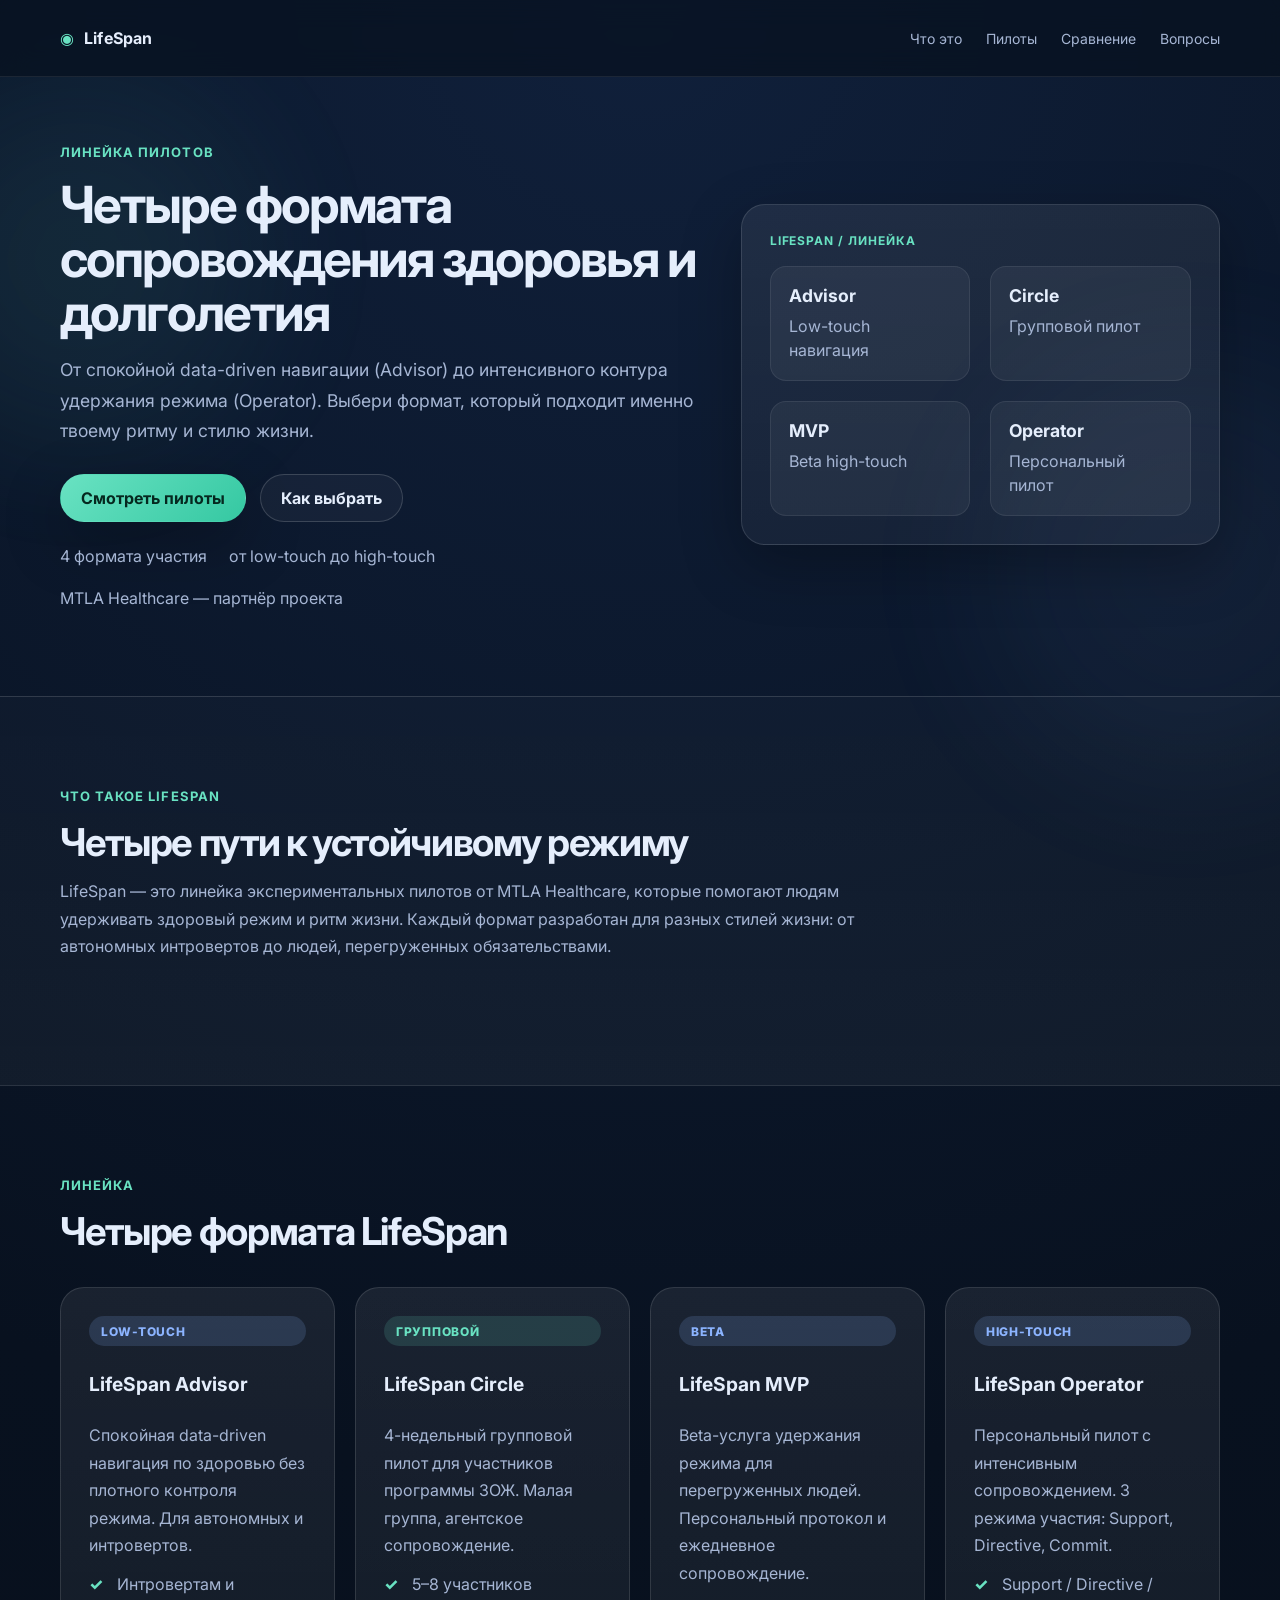
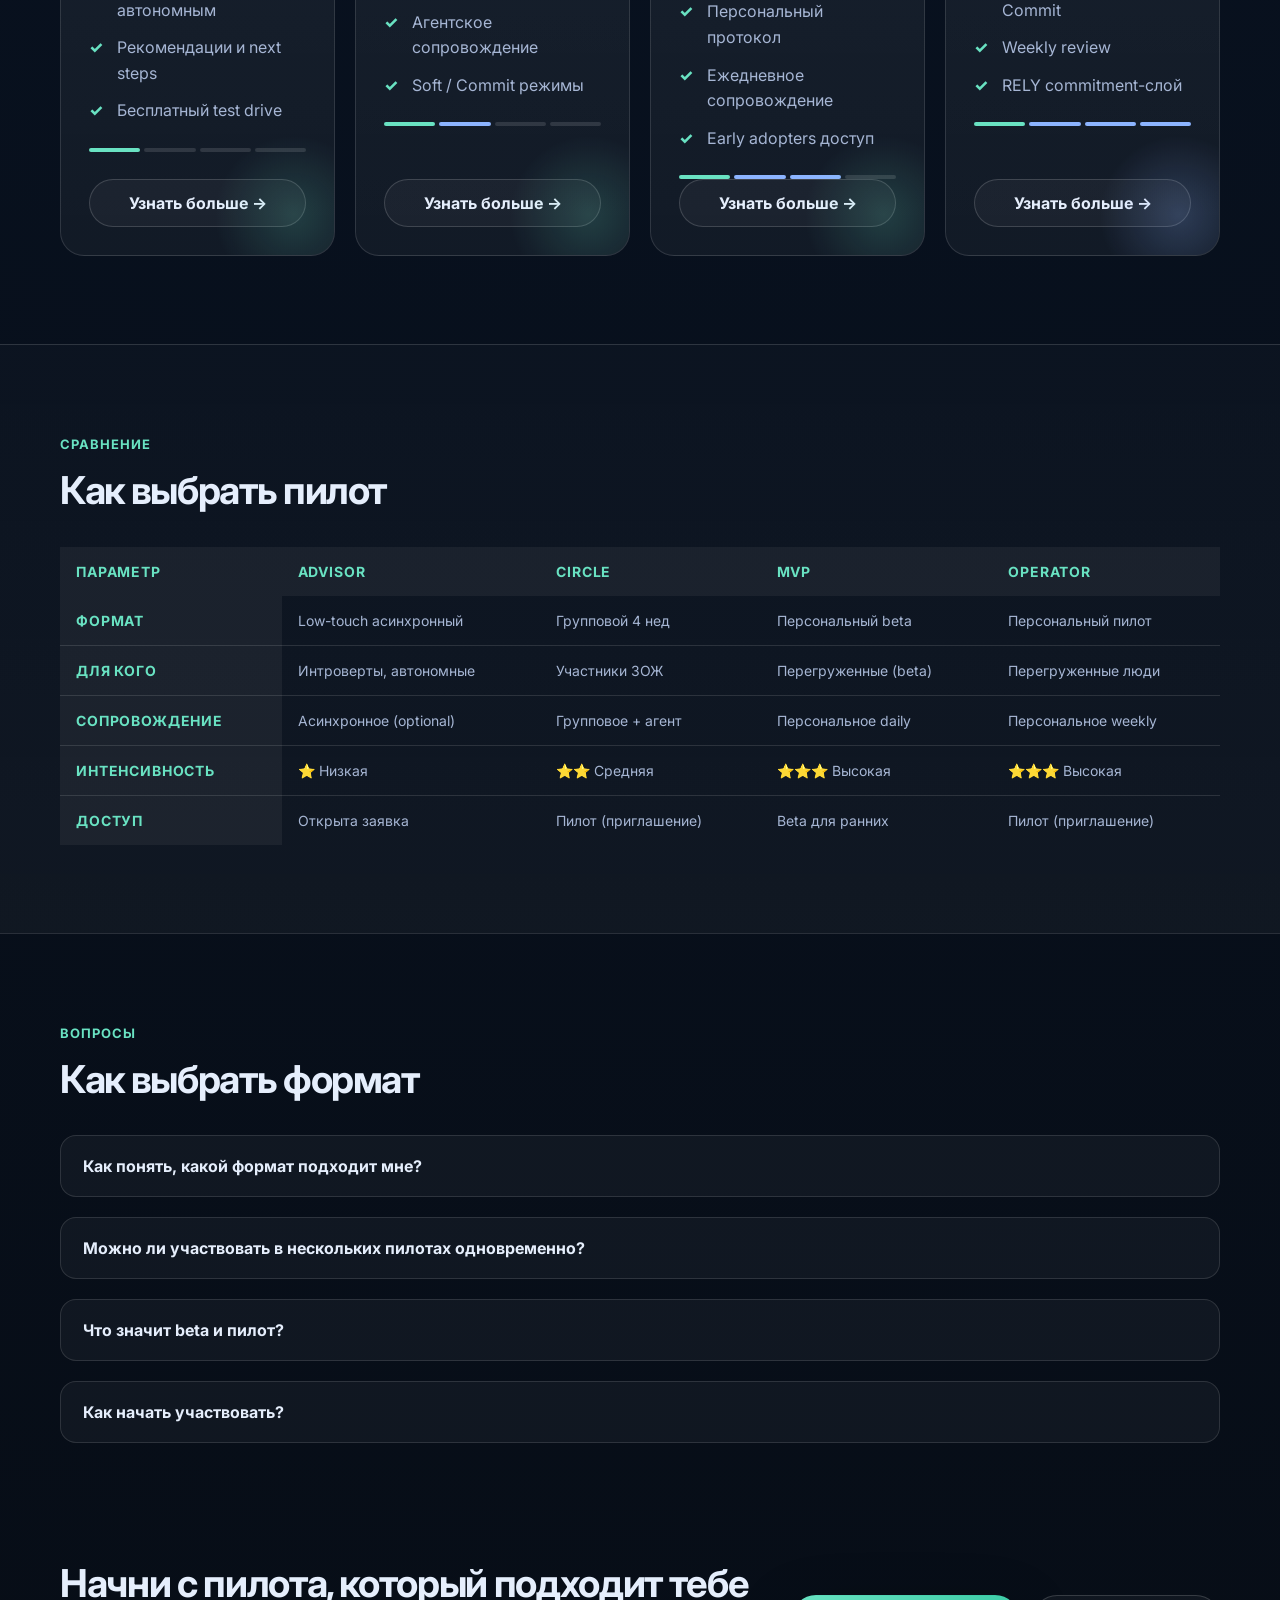
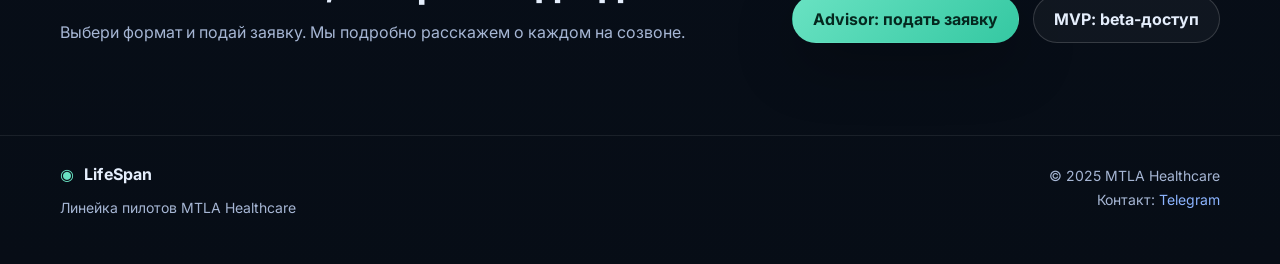
==== commit 3514e33f: "fix(lifespan): update CTA links to apply.html pages" ====
--- a/lifespan/index.html
+++ b/lifespan/index.html
@@ -283,8 +283,8 @@
             <p>Выбери формат и подай заявку. Мы подробно расскажем о каждом на созвоне.</p>
           </div>
           <div class="hero-actions">
-            <a class="button button-primary" href="./advisor/">Advisor: низкий уровень контроля</a>
-            <a class="button button-secondary" href="./mvp/">MVP: beta-доступ</a>
+            <a class="button button-primary" href="./advisor/apply.html">Advisor: подать заявку</a>
+            <a class="button button-secondary" href="./mvp/apply.html">MVP: beta-доступ</a>
           </div>
         </div>
       </div>
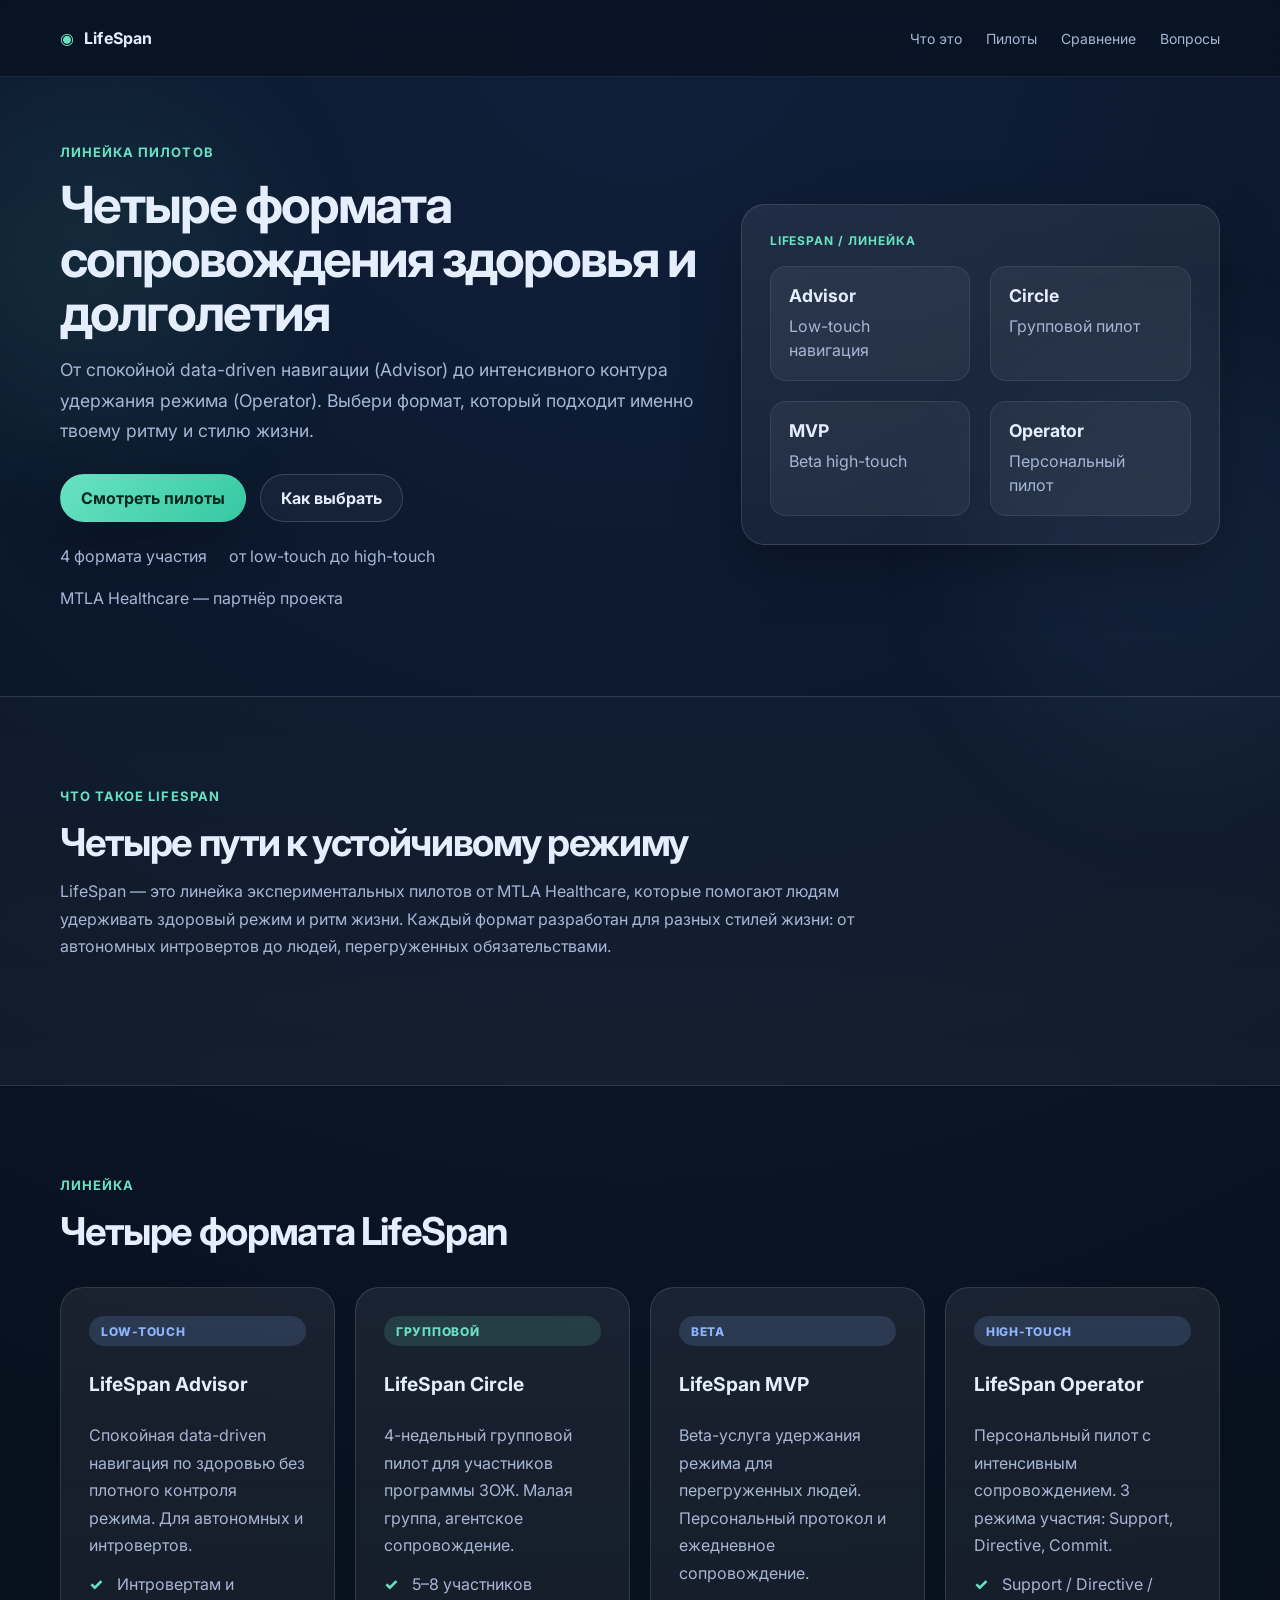
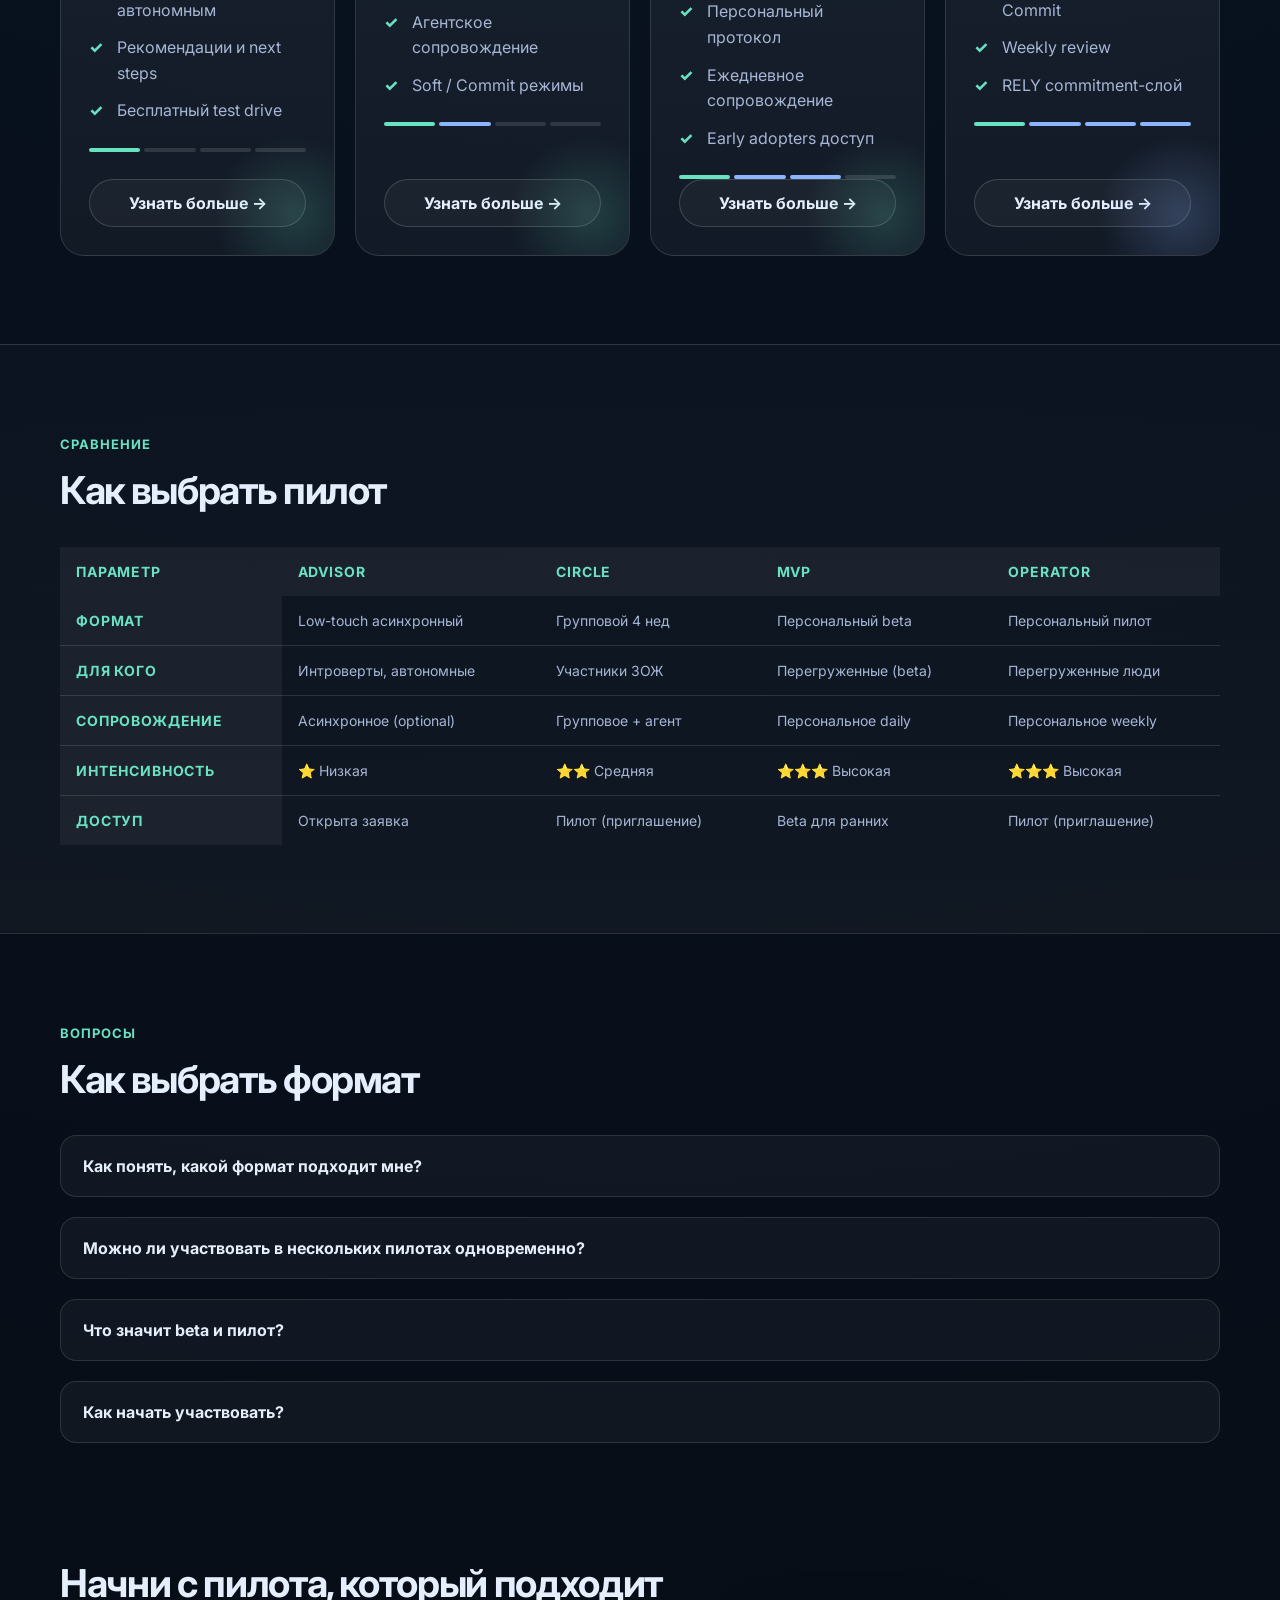
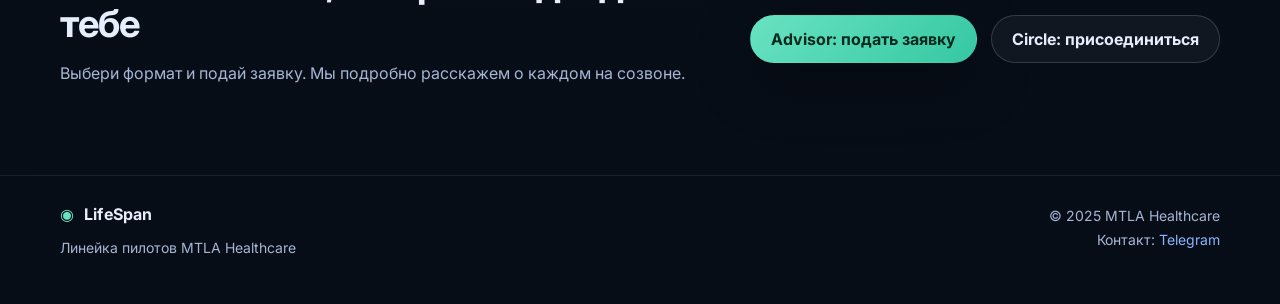
==== commit 8ef015d3: "feat(lifespan): add apply.html forms for circle and operator" ====
--- a/lifespan/index.html
+++ b/lifespan/index.html
@@ -135,7 +135,7 @@
                 <span class="touch-meter-bar"></span>
               </div>
             </div>
-            <a href="./circle/" class="button button-secondary" style="width: 100%; margin-top: auto;">Узнать больше →</a>
+            <a href="./circle/apply.html" class="button button-secondary" style="width: 100%; margin-top: auto;">Узнать больше →</a>
           </article>
 
           <!-- MVP -->
@@ -177,7 +177,7 @@
                 <span class="touch-meter-bar active-secondary"></span>
               </div>
             </div>
-            <a href="./operator/" class="button button-secondary" style="width: 100%; margin-top: auto;">Узнать больше →</a>
+            <a href="./operator/apply.html" class="button button-secondary" style="width: 100%; margin-top: auto;">Узнать больше →</a>
           </article>
         </div>
       </div>
@@ -284,7 +284,7 @@
           </div>
           <div class="hero-actions">
             <a class="button button-primary" href="./advisor/apply.html">Advisor: подать заявку</a>
-            <a class="button button-secondary" href="./mvp/apply.html">MVP: beta-доступ</a>
+            <a class="button button-secondary" href="./circle/apply.html">Circle: присоединиться</a>
           </div>
         </div>
       </div>
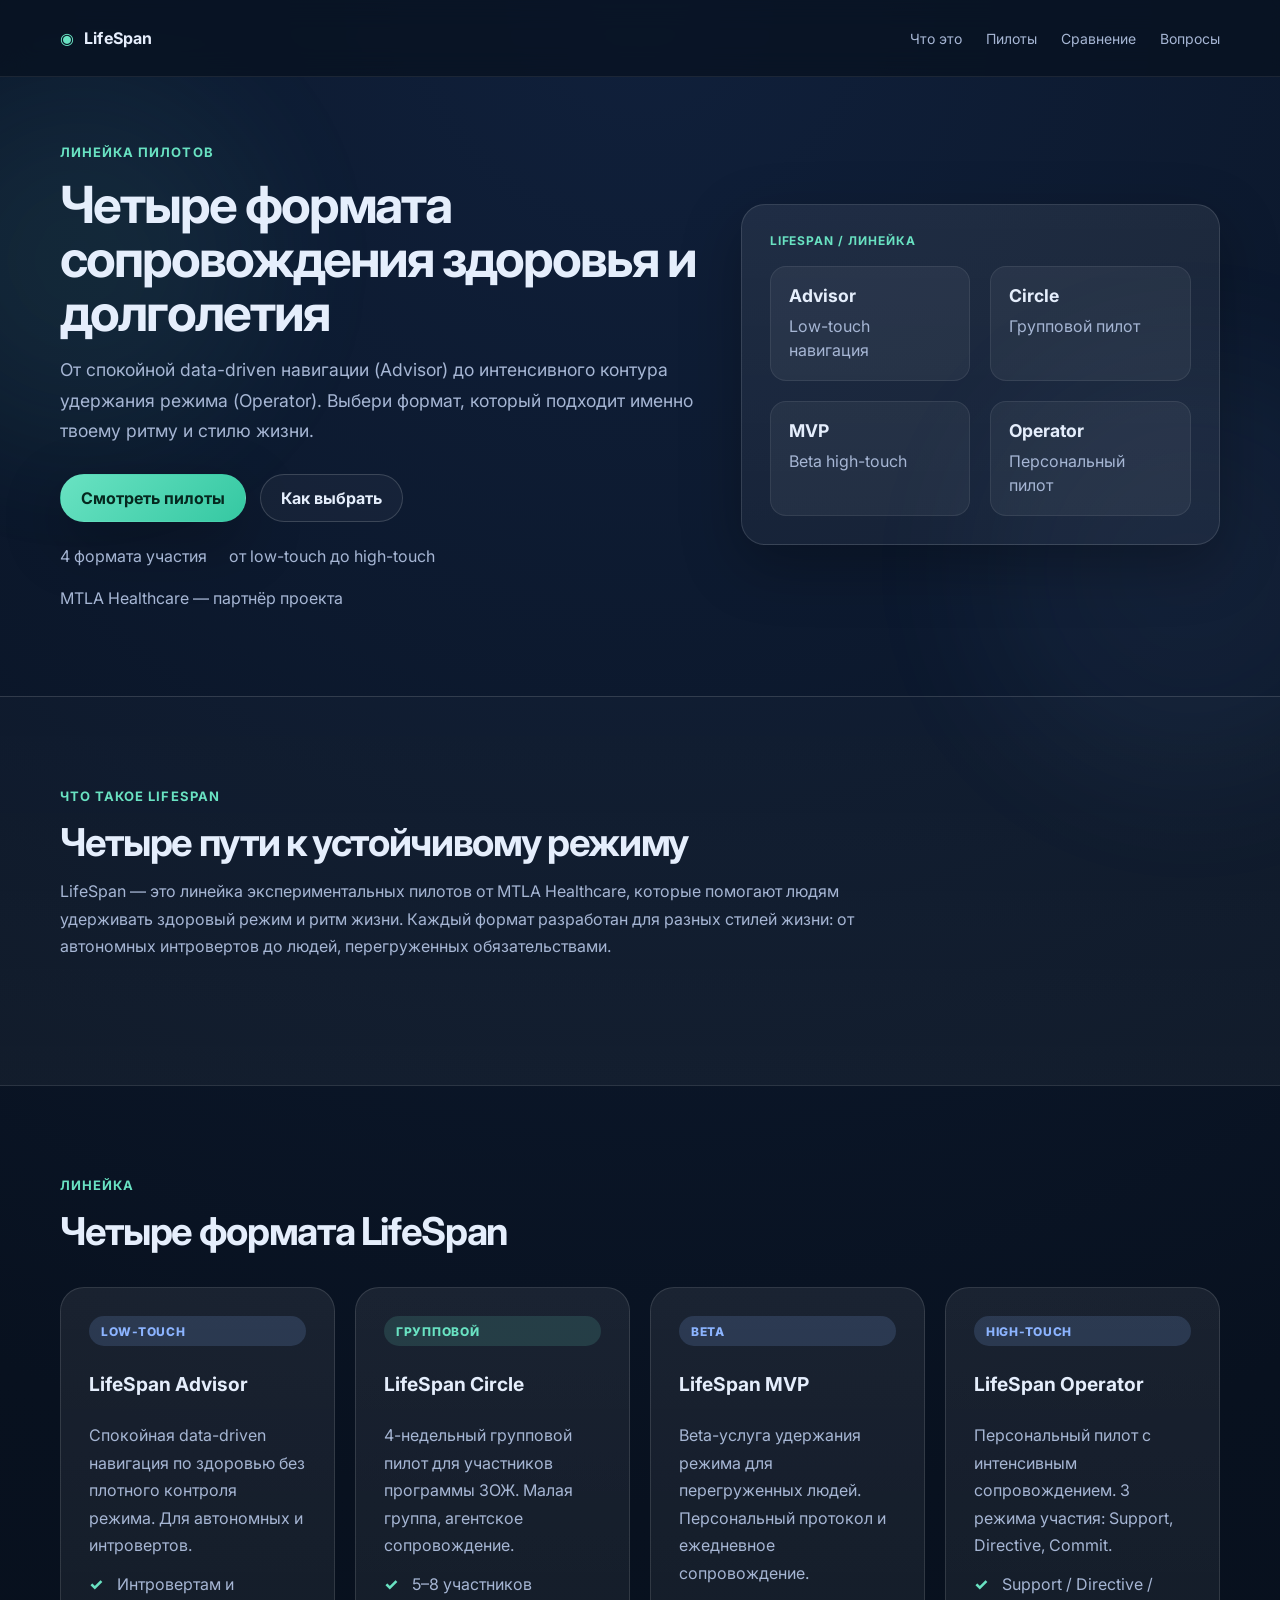
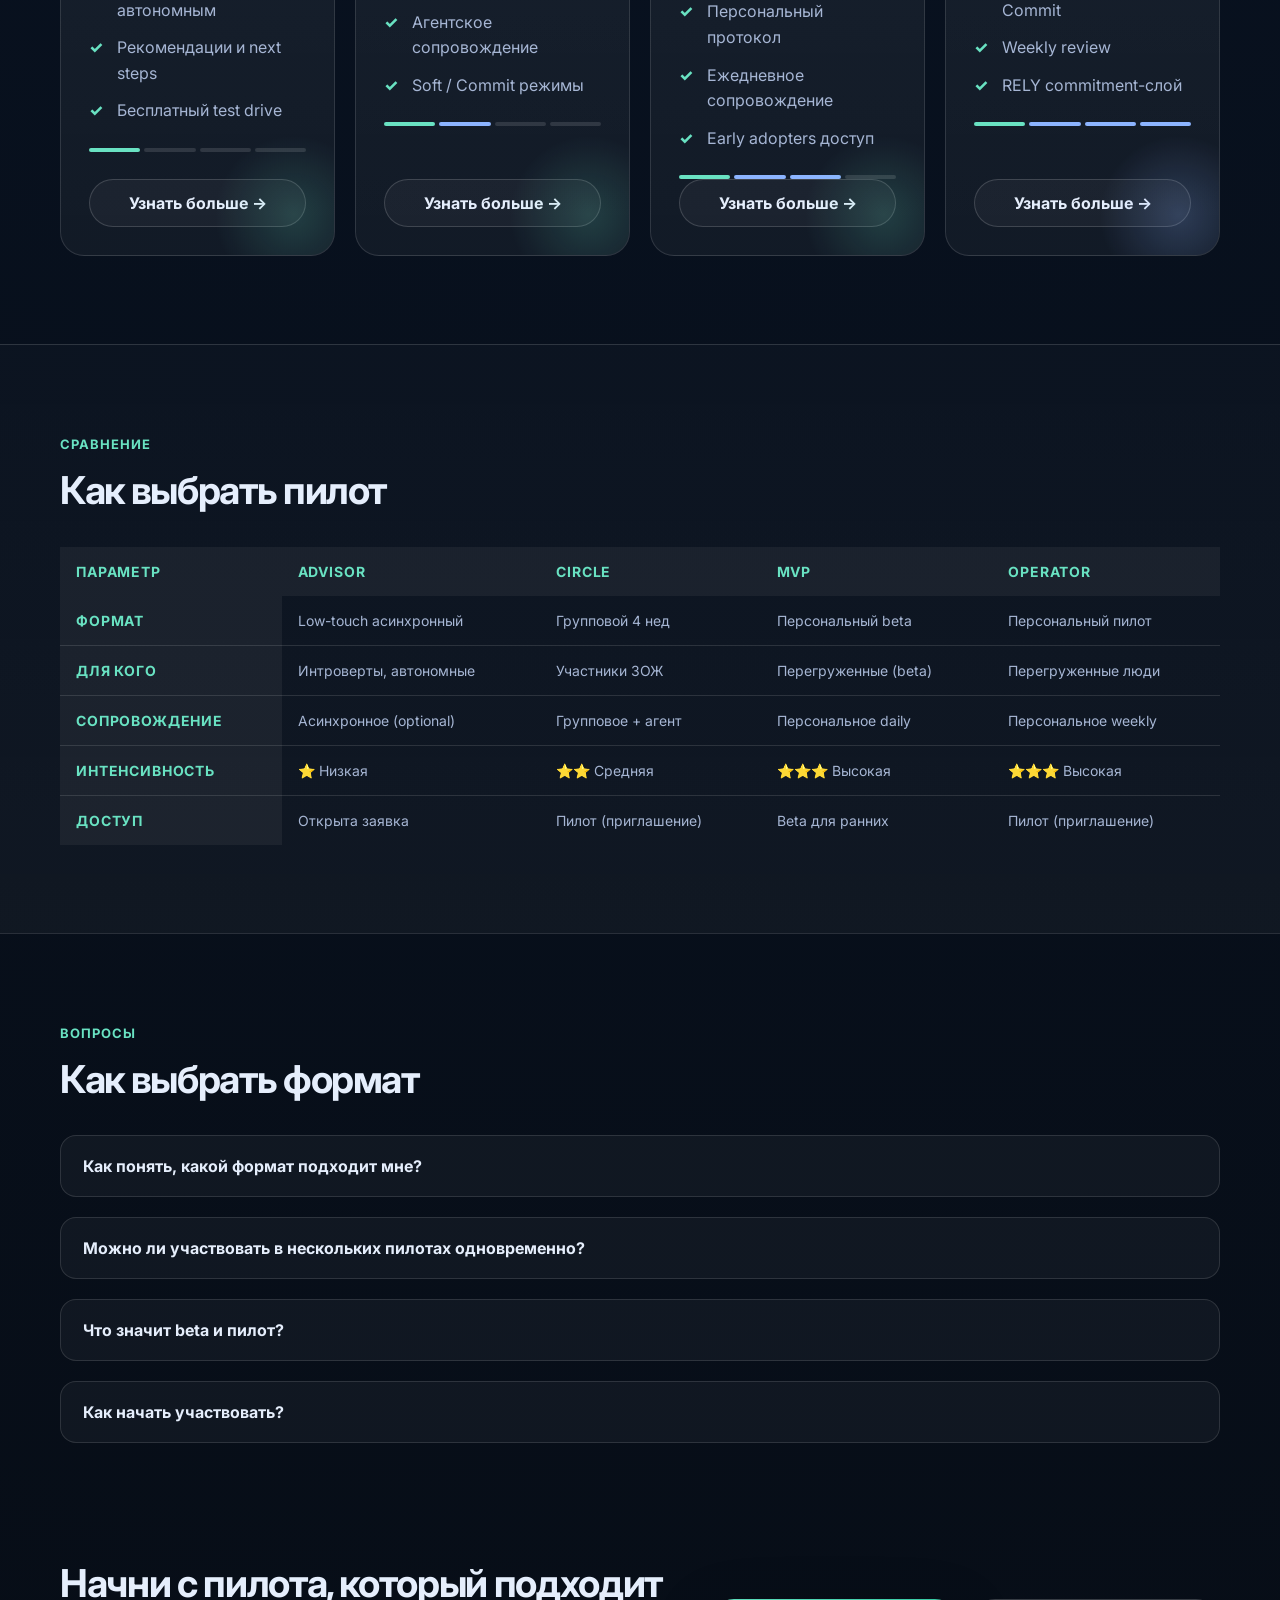
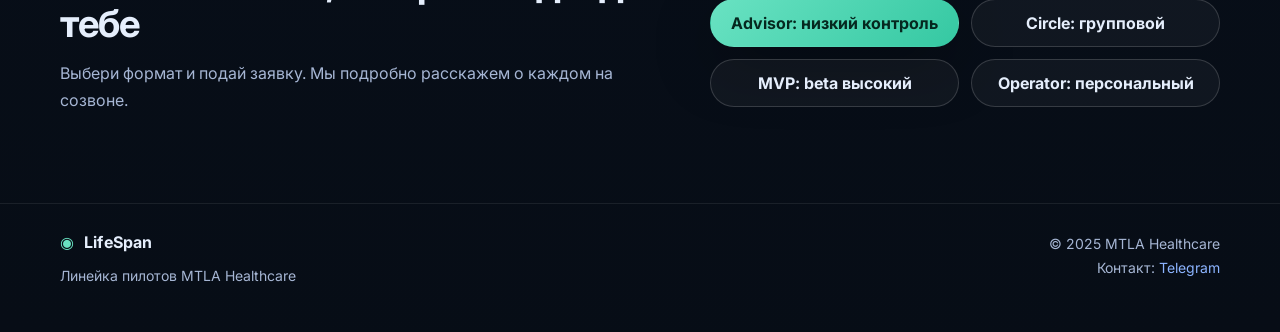
==== commit 8a2c428e: "feat(lifespan): add all 4 pilots to CTA section" ====
--- a/lifespan/index.html
+++ b/lifespan/index.html
@@ -135,7 +135,7 @@
                 <span class="touch-meter-bar"></span>
               </div>
             </div>
-            <a href="./circle/apply.html" class="button button-secondary" style="width: 100%; margin-top: auto;">Узнать больше →</a>
+            <a href="./circle/" class="button button-secondary" style="width: 100%; margin-top: auto;">Узнать больше →</a>
           </article>
 
           <!-- MVP -->
@@ -177,7 +177,7 @@
                 <span class="touch-meter-bar active-secondary"></span>
               </div>
             </div>
-            <a href="./operator/apply.html" class="button button-secondary" style="width: 100%; margin-top: auto;">Узнать больше →</a>
+            <a href="./operator/" class="button button-secondary" style="width: 100%; margin-top: auto;">Узнать больше →</a>
           </article>
         </div>
       </div>
@@ -282,9 +282,11 @@
             <h2>Начни с пилота, который подходит тебе</h2>
             <p>Выбери формат и подай заявку. Мы подробно расскажем о каждом на созвоне.</p>
           </div>
-          <div class="hero-actions">
-            <a class="button button-primary" href="./advisor/apply.html">Advisor: подать заявку</a>
-            <a class="button button-secondary" href="./circle/apply.html">Circle: присоединиться</a>
+          <div class="hero-actions" style="display: grid; grid-template-columns: repeat(2, 1fr); gap: 12px; width: 100%;">
+            <a class="button button-primary" href="./advisor/apply.html">Advisor: низкий контроль</a>
+            <a class="button button-secondary" href="./circle/apply.html">Circle: групповой</a>
+            <a class="button button-secondary" href="./mvp/apply.html">MVP: beta высокий</a>
+            <a class="button button-secondary" href="./operator/apply.html">Operator: персональный</a>
           </div>
         </div>
       </div>
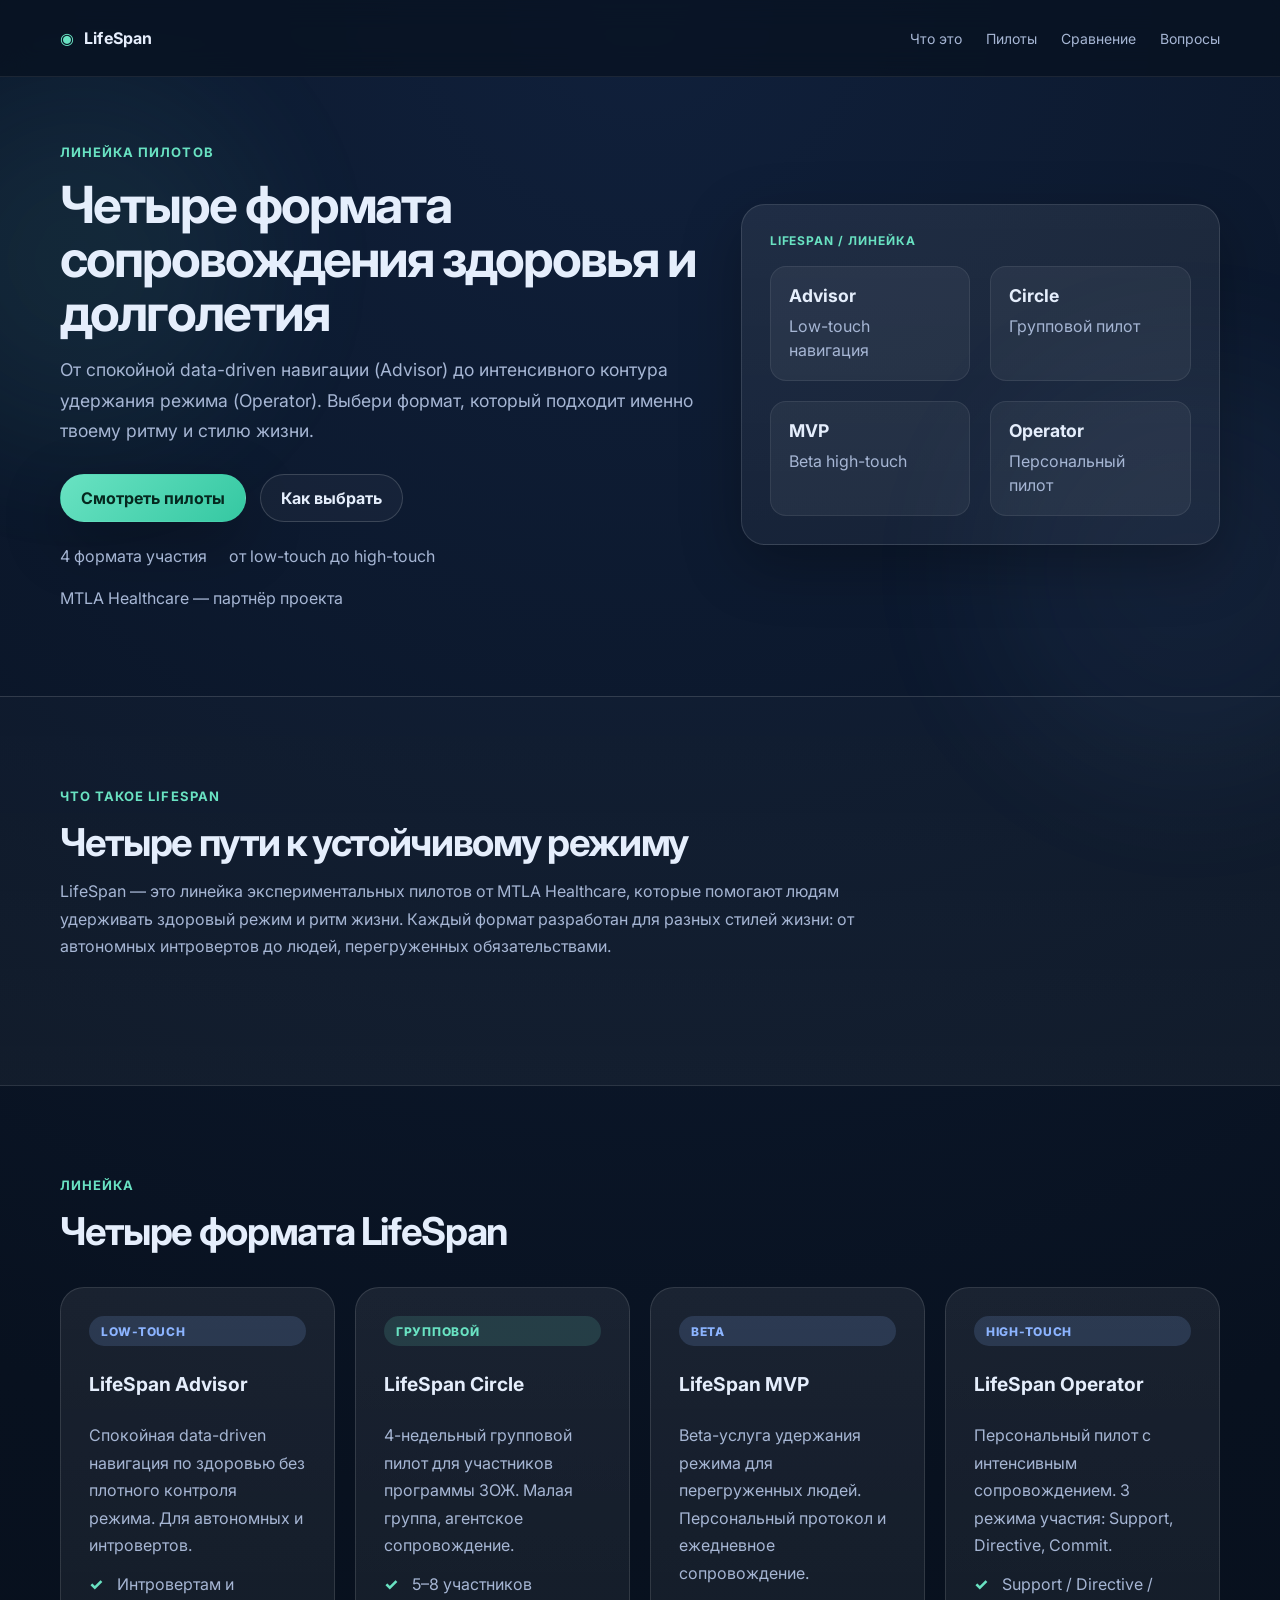
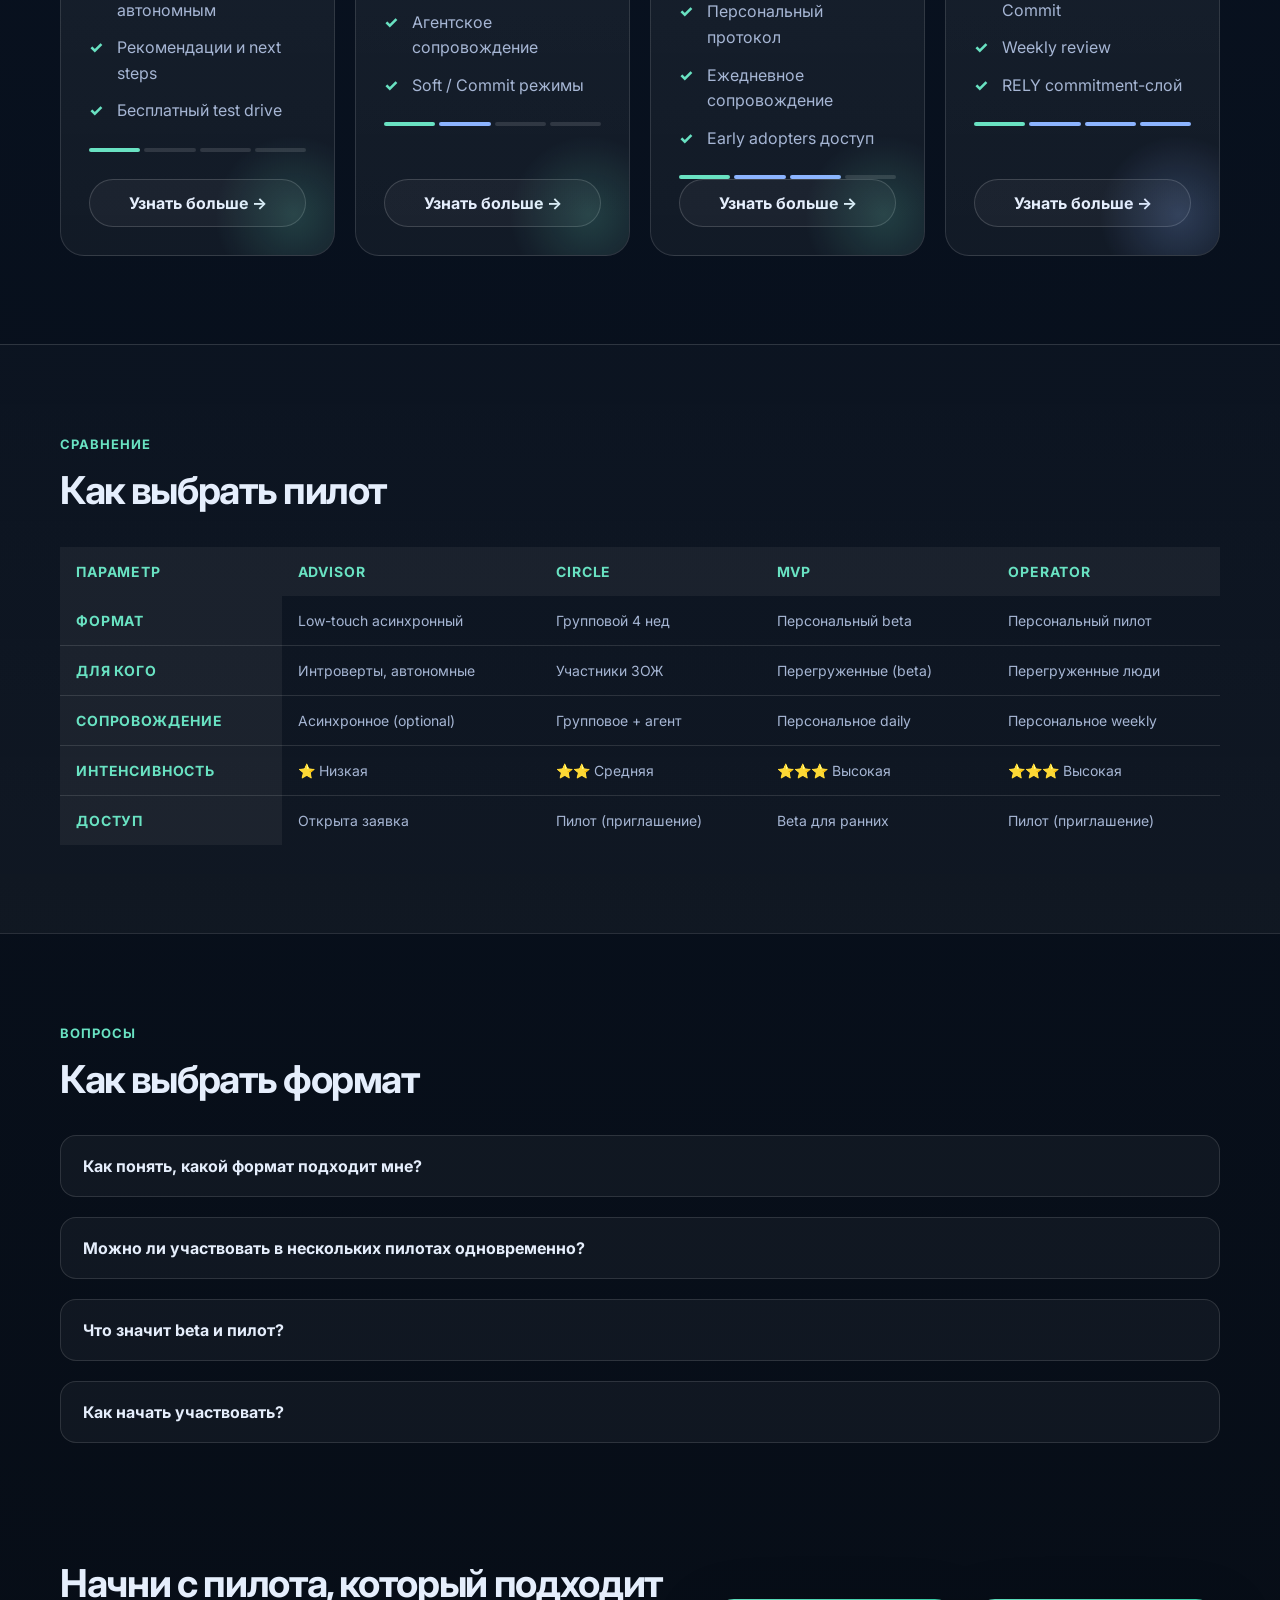
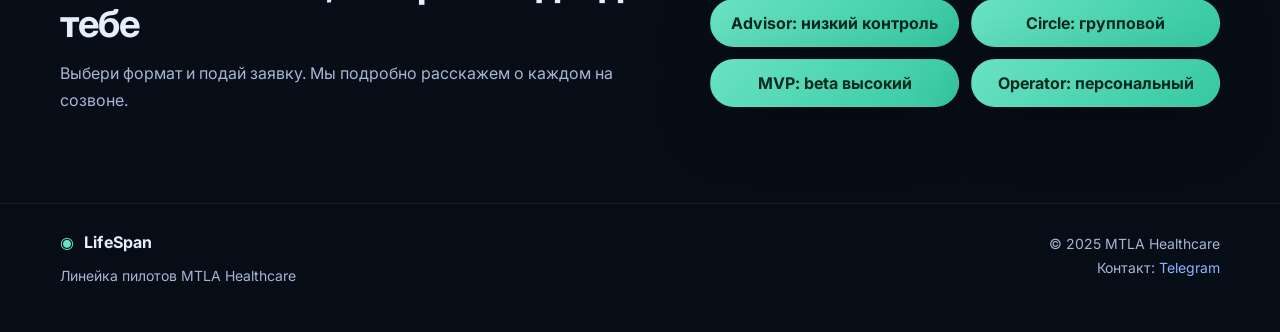
==== commit db75b7d7: "style(lifespan): change all CTA buttons to primary style" ====
--- a/lifespan/index.html
+++ b/lifespan/index.html
@@ -284,9 +284,9 @@
           </div>
           <div class="hero-actions" style="display: grid; grid-template-columns: repeat(2, 1fr); gap: 12px; width: 100%;">
             <a class="button button-primary" href="./advisor/apply.html">Advisor: низкий контроль</a>
-            <a class="button button-secondary" href="./circle/apply.html">Circle: групповой</a>
-            <a class="button button-secondary" href="./mvp/apply.html">MVP: beta высокий</a>
-            <a class="button button-secondary" href="./operator/apply.html">Operator: персональный</a>
+            <a class="button button-primary" href="./circle/apply.html">Circle: групповой</a>
+            <a class="button button-primary" href="./mvp/apply.html">MVP: beta высокий</a>
+            <a class="button button-primary" href="./operator/apply.html">Operator: персональный</a>
           </div>
         </div>
       </div>
